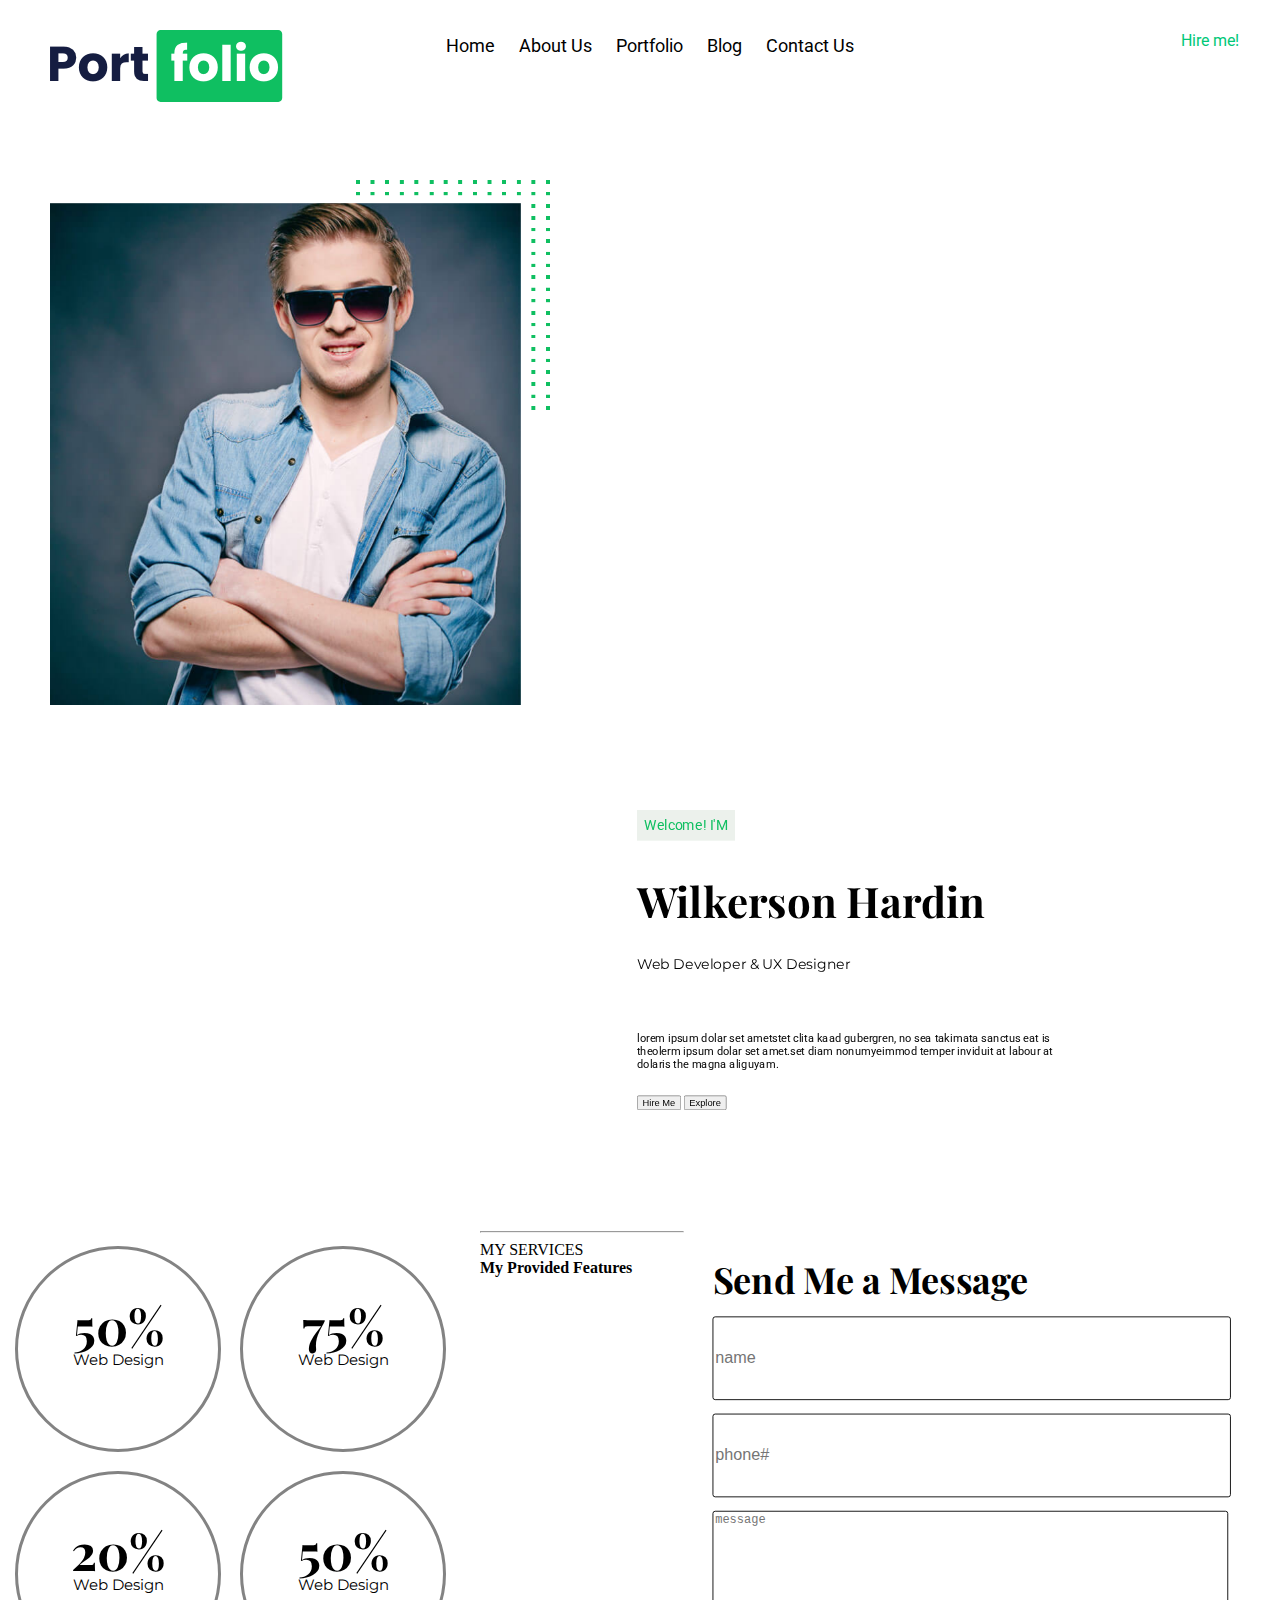
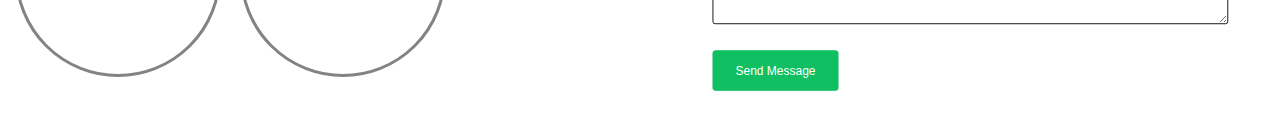
==== index.html @ a2af8882 "50% completion" ====
<!DOCTYPE html>
<html>
    <head>
        <link rel="stylesheet" href="css/style.css">
    </head>
    <body>
        <div class="wrapper-one">
            <header>
                <div class="wrapper-container">
                    <div class="header-img">
                        <img src="images/logo.png" alt="logo image">
                    </div>
                    <div class="header-para">
                        <p>Hire me!</p>
                    </div>
                    <div class="header-nav">
                        <ul>
                            <li><a href="#">Home</a></li>
                            <li><a href="#">About Us</a></li>
                            <li><a href="#">Portfolio</a></li>
                            <li><a href="#">Blog</a></li>
                            <li><a href="#">Contact Us</a></li>
                        </ul>
                    </div>
                </div>
            </header>
            <section class="sec-one">
                <div class="profile-img">
                    <img src="images/image-1.png" alt="profile img" style="width:500px;">
                </div>
                <div class="general-info">
                    <div class="general-label">
                        <span>Welcome! I'M</span>
                    </div>
                    <div class="general-info-header">
                        <p><strong>Wilkerson Hardin</strong><br><span style="font-size: 20px;font-family: 'Montserrat', sans-serif;">Web Developer & UX Designer</span></p>
                    </div>
                    <div class="general-info-details">
                        <p >lorem ipsum dolar set ametstet clita kaad gubergren,
                            no sea takimata sanctus eat is theolerm ipsum dolar
                            set amet.set diam nonumyeimmod temper inviduit at
                            labour at dolaris the magna aliguyam.
                            <br>
                            <br>
                        </p>
                    </div>
                    <div class="general-info-links">
                        <button class="hireme-button">Hire Me</button>
                        <button class="explore-button">Explore</button>
                    </div>
                </div>
            </section>
            <section class="sec-two">
                <div class="skills-perc">
                    <div class="circle">
                        <div class="circle-txt"><b>50%</b><br><span style="font-size:15px;font-family: 'Montserrat', sans-serif;">Web Design</span></div>
                    </div>
                    <div class="circle">
                        <div class="circle-txt"><b>75%</b><br><span style="font-size:15px;font-family: 'Montserrat', sans-serif;">Web Design</span></div>
                    </div>
                    <div class="circle">
                        <div class="circle-txt"><b>20%</b><br><span style="font-size:15px;font-family: 'Montserrat', sans-serif;">Web Design</span></div>
                    </div>
                    <div class="circle">
                        <div class="circle-txt"><b>50%</b><br><span style="font-size:15px;font-family: 'Montserrat', sans-serif;">Web Design</span></div>
                    </div>
                </div>
                <div class="form">
                    <div class="form-heading"><b>Send Me a Message</b></div>
                    <form>
                        <input type="text" name="name" placeholder="name">
                        <input type="tel" name="phone" pattern="[0-9]{3}-[0-9]{2}-[0-9]{3}" placeholder="phone#">
                        <textarea name="message" rows="8" cols="69" placeholder="message"></textarea>
                        <input type="submit" value="Send Message">
                    </form>
                </div>
                <div class="horiz-line">
                    <hr>
                </div>
            </section>
            <section class="sec-three">
                <div class="feature-cards">
                    <div class="feature-cards-label">
                        MY SERVICES
                    </div> 
                    <div class="feature-cards-heading">
                        <b>My Provided Features</b>
                    </div>
                    <div class="cards-row">
                    <div class="cards-col">

                    </div>
                    <div class="cards-col">
                        
                    </div>
                    <div class="cards-col">
                        
                    </div>
                    </div>
                </div>
                
            </section>
        </div>
    </body>
</html>
---- css/style.css ----
@import url('https://fonts.googleapis.com/css?family=Playfair+Display&display=swap');
@import url('https://fonts.googleapis.com/css?family=Playfair+Display|Roboto&display=swap');
@import url('https://fonts.googleapis.com/css?family=Montserrat|Playfair+Display|Roboto&display=swap');

body{
    margin:0;
    padding:0;
}
header{
    width:100%;
    height:130px;
    position: fixed;
    top:0;
    background-color:white;
}
.wrapper-one{
    width:100%;
    height:auto;
}
.wrapper-container{
    height:130px;
}
.header-img{
    padding:10px;
    float:left;
    height:90px;
    padding-top: 30px;
}
.header-nav{
    margin-right:280px;
    margin-left: auto;
    width:450px;
    float:right;
    margin-top: 35px;
    font-family: 'Roboto', sans-serif;

}
.header-nav ul{
    list-style-type: none;
    margin:0;
    padding:0px;
}
.header-nav li{
    display:inline;
    padding:10px;

}
.header-nav li a{
    text-decoration: none;
    color:black;
    font-size: 18px;

}
.header-para{
    float:right;
    color:#00C878;
    padding:15px;
    font-family: 'Roboto', sans-serif;
    margin-right: 2%;
}
/*
div,section,header {
    border:1px solid red;
}
div ul{ 
    border:1px solid black;
}*/
.sec-one{
    padding:50px;
    height:auto;
    margin-top: 130px;
    background-color:white;
    overflow: auto;
    position: static;
}
.profile-img{
    float:left;
    
}
.general-info{
    height:auto;
    float:right;
    width:600px;
    transform:scale(0.7,0.7);
    margin-right:7%;
    margin-top: 45px;
    position: static;

}
.general-label{
  /* margin-left: 150px;*/
   /* margin-top: 80px;*/
    font-size: 20px;
    font-family: 'Roboto', sans-serif;

}
.general-label span{
    height: 54px;
    color: #0FBF61;
    background-color:rgb(236, 241, 236) ;
    padding:10px;
}
.general-info-header{
   /* margin-left: 150px;*/
    font-size: 60px;
    color:black;
    font-family: 'Playfair Display', serif;
    line-height: 120%;

}
.general-info-details{
    /*margin-left: 150px;*/
    font-size: 16px;
    color:black;
    font-family: 'Roboto', sans-serif;
    
}

.button1{
    height:80px;
    font-size: 25px;
    padding:0px 60px;
    border:1px solid #0FBF61;
    border-radius: 4px;
    background-color:#0FBF61 ;
    text-decoration: none;
    color:white;
    font-family: 'Roboto', sans-serif;

}
.button2{
    height:80px;
    font-size: 25px;
    padding:0px 60px;
    border:1px solid black;
    border-radius: 4px;
    background-color:white ;
    text-decoration: none;
    color:black;
    font-family: 'Roboto', sans-serif;
    margin-left: 10px;

}
.two-sec{
    height:auto;
    overflow: auto;
    padding-left:50px;
    padding-right: 30px;
    position:static;
    clear:both;
}
.circle {
    height: 200px;
    width: 200px;
    border:3px solid #838383;
    border-radius: 50%;
    position:relative;
    line-height: 120%;
    display:inline-block;
    margin-left: 15px;
    margin-top: 15px;

}
.skills-perc
{
    width:480px;
    float: left;
    overflow: auto;
}
.circle-txt{
    font-size: 50px;
    color:black;
    text-align: center;
    position: absolute;
    bottom:40%;
    width:100%;
    font-family: 'Playfair Display', serif;

}
.circle:hover{
    border-color:#0FBF61;
}
.form{
    float:right;
    width:570px;
    transform: scale(0.9,0.9);
    margin-right:2%;
 
    
}
input[type=text],input[type=tel]{
    height:89px ;
    font-size: 18px;
    border-radius: 3px;
    margin-top: 15px;
    width:100%;   
    border:1px solid black; 

}
.form-heading{
    font-size: 40px;
    font-family: 'Playfair Display', serif;

}
textarea{
    margin-top: 15px;
    border:1px solid black;
    border-radius: 3px;
}
input[type=submit]
{
    margin-top: 25px;
    border:1px solid #0FBF61;
    border-radius: 3px;
    padding:14px 20px;
    width:140px;
    background-color:#0FBF61 ;
    color:white;

}
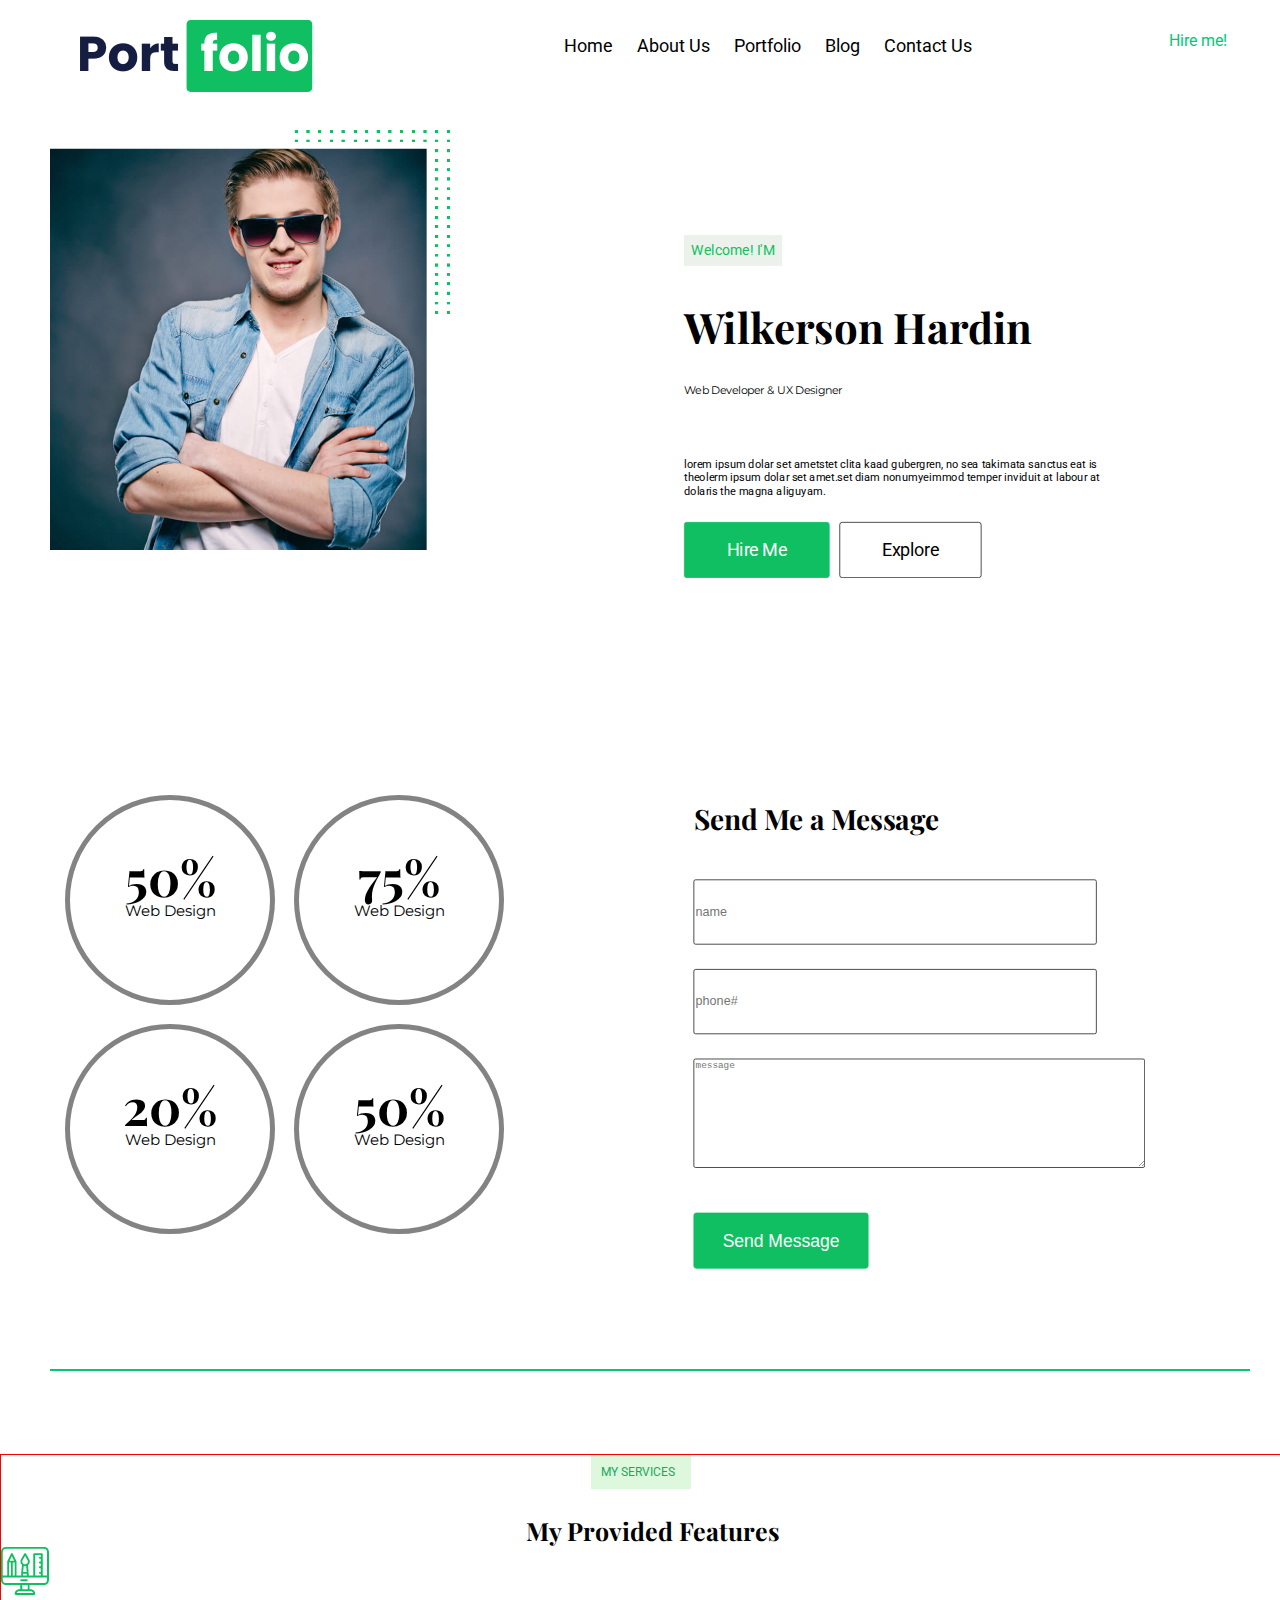
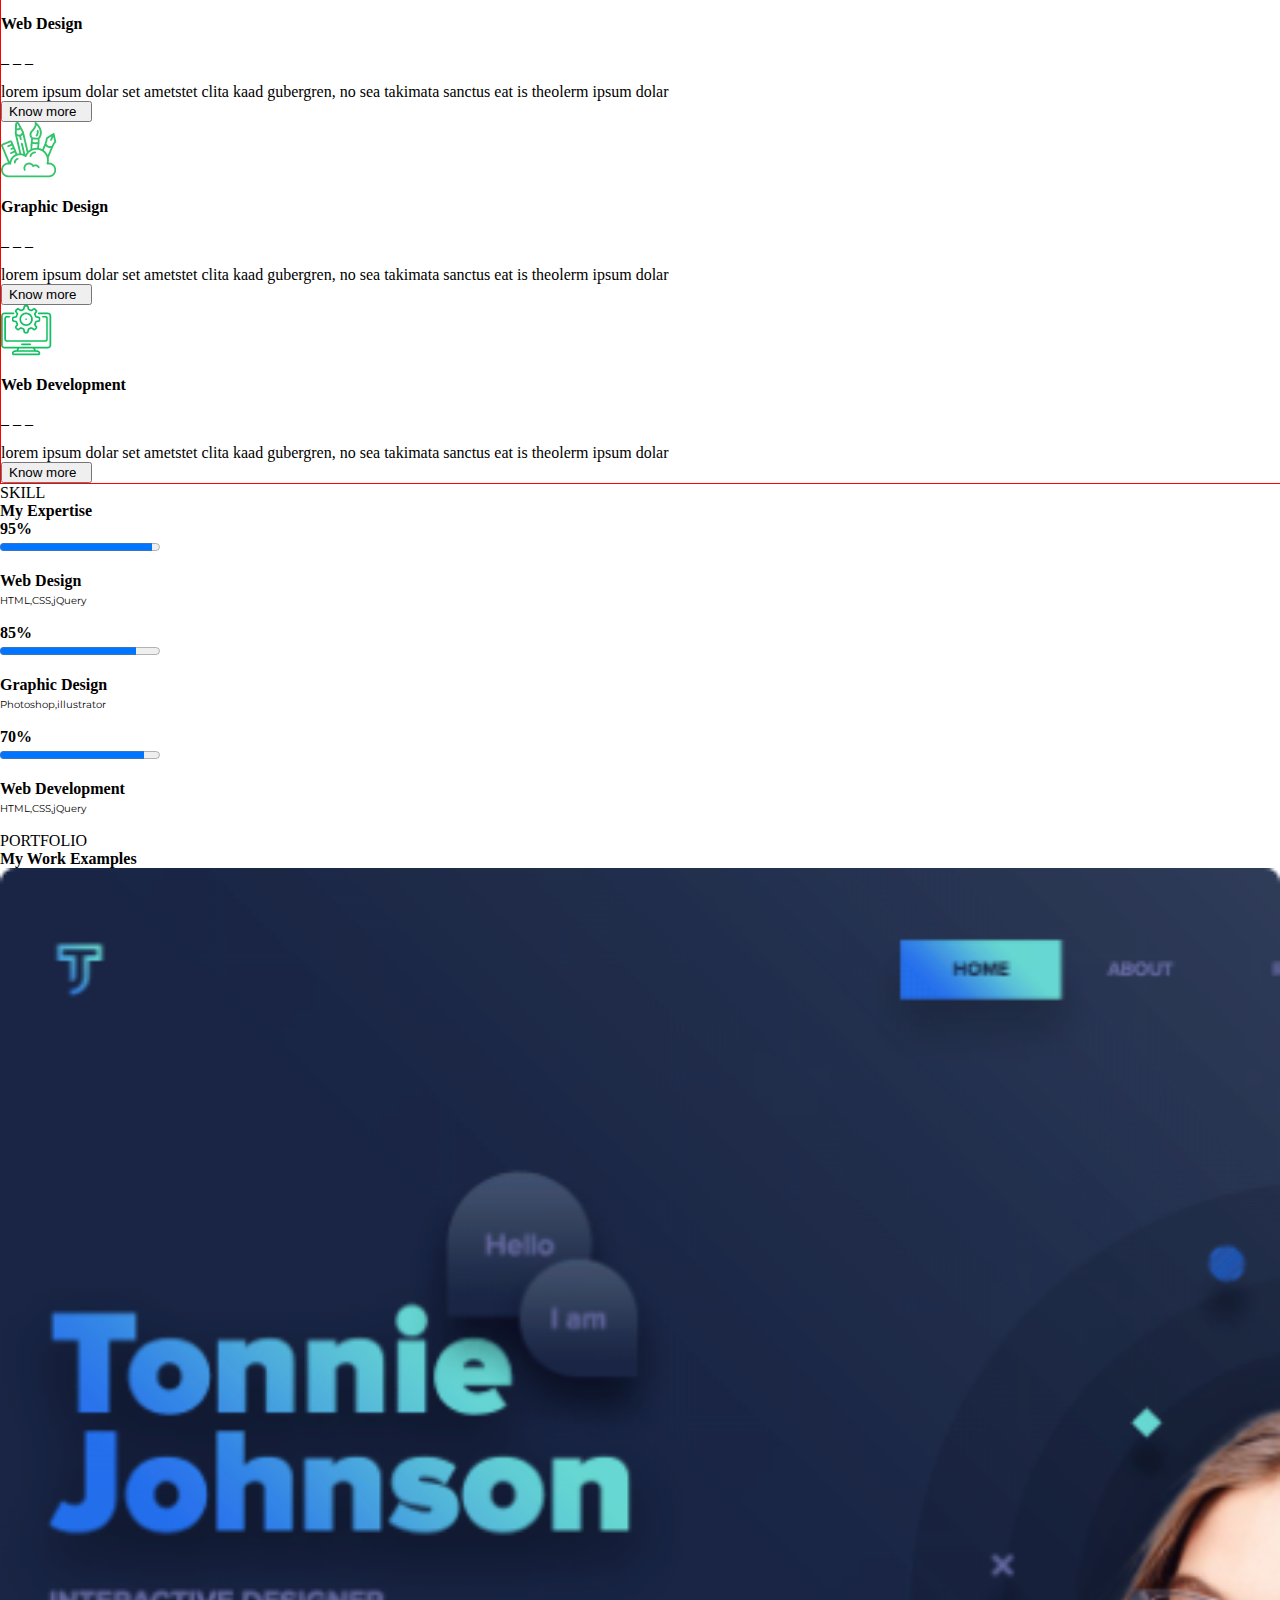
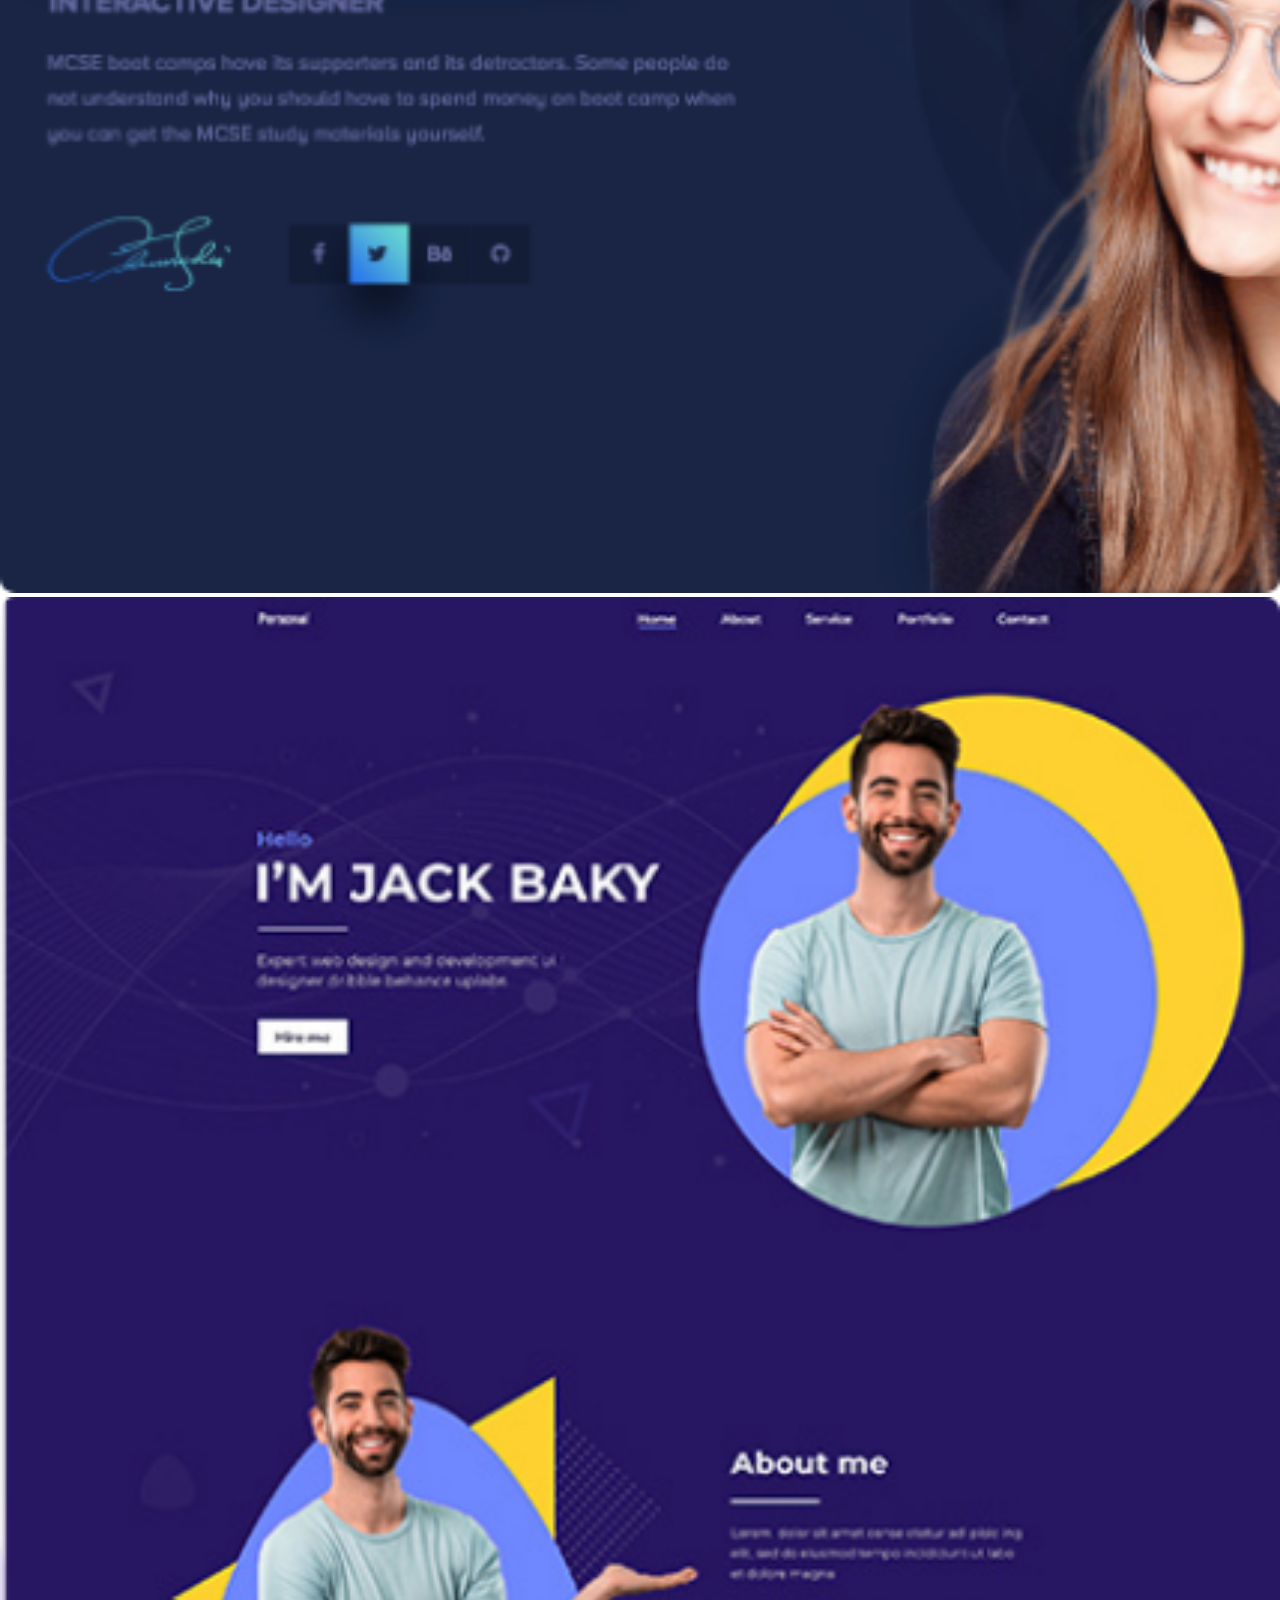
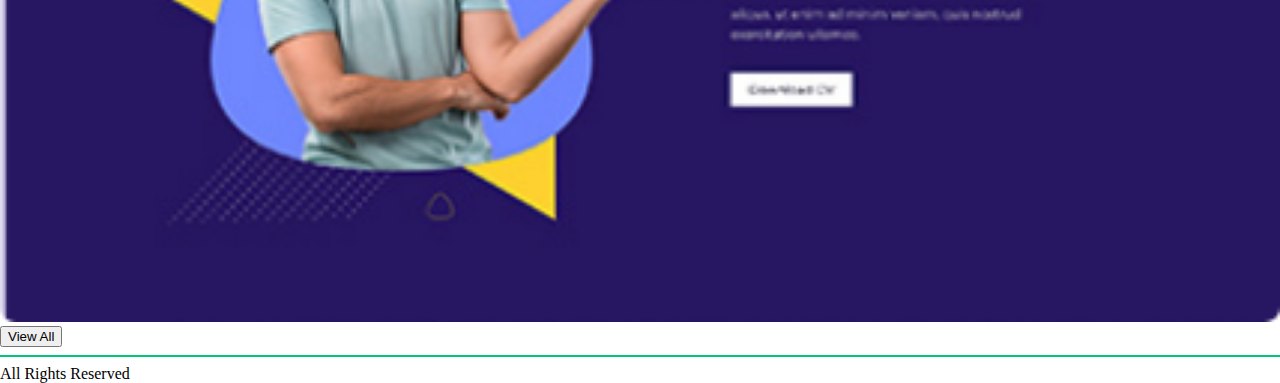
==== commit 7acaecf3: "100% completion" ====
--- a/index.html
+++ b/index.html
@@ -26,14 +26,14 @@
             </header>
             <section class="sec-one">
                 <div class="profile-img">
-                    <img src="images/image-1.png" alt="profile img" style="width:500px;">
+                    <img src="images/image-1.png" alt="profile img" style="width:400px;">
                 </div>
                 <div class="general-info">
                     <div class="general-label">
                         <span>Welcome! I'M</span>
                     </div>
                     <div class="general-info-header">
-                        <p><strong>Wilkerson Hardin</strong><br><span style="font-size: 20px;font-family: 'Montserrat', sans-serif;">Web Developer & UX Designer</span></p>
+                        <p><strong>Wilkerson Hardin</strong><br><span style="font-size: 15px;font-family: 'Montserrat', sans-serif;">Web Developer & UX Designer</span></p>
                     </div>
                     <div class="general-info-details">
                         <p >lorem ipsum dolar set ametstet clita kaad gubergren,
@@ -70,7 +70,7 @@
                     <form>
                         <input type="text" name="name" placeholder="name">
                         <input type="tel" name="phone" pattern="[0-9]{3}-[0-9]{2}-[0-9]{3}" placeholder="phone#">
-                        <textarea name="message" rows="8" cols="69" placeholder="message"></textarea>
+                        <textarea name="message" rows="10" cols="78" placeholder="message"></textarea>
                         <input type="submit" value="Send Message">
                     </form>
                 </div>
@@ -86,20 +86,92 @@
                     <div class="feature-cards-heading">
                         <b>My Provided Features</b>
                     </div>
-                    <div class="cards-row">
-                    <div class="cards-col">
+                    <div class="cards-container">
+                    <div class="card">
+                       <img class="card-img1" src="images/web-design.png" alt="ss">
+                        <p><b>Web Design</b></p>
+                        <p class="card-underline"> _ _ _</p>
+                        <div class="card-para"> lorem ipsum dolar set ametstet clita kaad gubergren,
+                            no sea takimata sanctus eat is theolerm ipsum dolar</div>
+                        <button class="card-button">Know more &nbsp</button>
 
                     </div>
-                    <div class="cards-col">
-                        
+                    <div class="card">
+                        <img class="card-img2" src="images/graphics-design.png" alt="ss">
+                        <p><b>Graphic Design</b></p>
+                        <p class="card-underline"> _ _ _</p>
+                        <div class="card-para"> lorem ipsum dolar set ametstet clita kaad gubergren,
+                            no sea takimata sanctus eat is theolerm ipsum dolar</div>
+                        <button class="card-button">Know more &nbsp</button>
                     </div>
-                    <div class="cards-col">
-                        
+                    <div class="card">
+                        <img class="card-img3" src="images/web-development.png" alt="ss">
+                        <p><b>Web Development</b></p>
+                        <p class="card-underline"> _ _ _</p>
+                        <div  class="card-para"> lorem ipsum dolar set ametstet clita kaad gubergren,
+                            no sea takimata sanctus eat is theolerm ipsum dolar</div>
+                        <button class="card-button">Know more &nbsp</button>
                     </div>
                     </div>
                 </div>
                 
             </section>
+            <section class="sec-four">
+                <div class="expertise">
+                    <div class="expertise-label">
+                        SKILL
+                    </div> 
+                    <div class="expertise-heading">
+                        <b>My Expertise</b>
+                    </div>
+                    <div class="expertise-content">
+                        <div class="perc-progressbar"><b>95%</b><br>
+                            <progress value="95" max="100"></progress>
+                        </div>
+                        <div class="technology-languages">
+                            <p><b>Web Design</b><br>
+                            <span style="font-size:10px;font-family: 'Montserrat', sans-serif;">HTML,CSS,jQuery</span> </p>
+                        </div>
+                        <div class="perc-progressbar"><b>85%</b><br>
+                            <progress value="85" max="100"></progress>
+                        </div>
+                        <div class="technology-languages">
+                            <p><b>Graphic Design</b><br>
+                            <span style="font-size:10px;font-family: 'Montserrat', sans-serif;">Photoshop,illustrator</span> </p>
+                        </div>
+                        <div class="perc-progressbar"><b>70%</b><br>
+                            <progress value="90" max="100"></progress>
+                        </div>
+                        <div class="technology-languages">
+                            <p><b>Web Development</b><br>
+                            <span style="font-size:10px;font-family: 'Montserrat', sans-serif;">HTML,CSS,jQuery</span> </p>
+                        </div>
+                    </div>
+                </div>
+                <div class="portfolio">
+                    <div class="portfolio-label">
+                        PORTFOLIO
+                    </div> 
+                    <div class="portfolio-heading">
+                        <b>My Work Examples</b>
+                    </div>
+                    <div class="img-cards-container">
+                        <div class="img-card">
+                           <img  src="images/image-2.png" alt="ss" style="width: 100%;height: 100%;"> 
+                        </div>
+                        <div class="img-card">
+                            <img  src="images/image-3.png" alt="ss"  style="width: 100%;height: 100%;">
+                         </div>
+                    </div>
+                    <button class="portfolio-button">View All</button>
+                </div>
+            </section>
+            <footer class="footer-wrapper">
+                <div class="horiz-line">
+                    <hr>
+                    <div class="footer-content">All Rights Reserved</div>
+                </div>
+            </footer>
         </div>
     </body>
 </html>--- a/css/style.css
+++ b/css/style.css
@@ -11,6 +11,7 @@
     height:130px;
     position: fixed;
     top:0;
+    z-index: 1;
     background-color:white;
 }
 .wrapper-one{
@@ -21,13 +22,13 @@
     height:130px;
 }
 .header-img{
-    padding:10px;
     float:left;
-    height:90px;
-    padding-top: 30px;
+    height:110px;
+    padding-top: 20px;
+    margin-left: 40px;
 }
 .header-nav{
-    margin-right:280px;
+    margin-right:150px;
     margin-left: auto;
     width:450px;
     float:right;
@@ -56,22 +57,26 @@
     color:#00C878;
     padding:15px;
     font-family: 'Roboto', sans-serif;
-    margin-right: 2%;
-}
-/*
-div,section,header {
+    margin-right: 3%;
+}
+/*------------------------------------------------------------------------------------------------*/
+/*div,section,header {
     border:1px solid red;
 }
 div ul{ 
     border:1px solid black;
-}*/
+}
+
+
+/*-----------------------------------SECTION-1--------------------------------------------------------*/
 .sec-one{
-    padding:50px;
+    padding-bottom:50px;
+    padding-left:50px;
     height:auto;
     margin-top: 130px;
     background-color:white;
     overflow: auto;
-    position: static;
+    clear:both;
 }
 .profile-img{
     float:left;
@@ -83,7 +88,7 @@
     width:600px;
     transform:scale(0.7,0.7);
     margin-right:7%;
-    margin-top: 45px;
+    margin-top: 40px;
     position: static;
 
 }
@@ -116,7 +121,7 @@
     
 }
 
-.button1{
+.hireme-button{
     height:80px;
     font-size: 25px;
     padding:0px 60px;
@@ -128,7 +133,7 @@
     font-family: 'Roboto', sans-serif;
 
 }
-.button2{
+.explore-button{
     height:80px;
     font-size: 25px;
     padding:0px 60px;
@@ -139,20 +144,24 @@
     color:black;
     font-family: 'Roboto', sans-serif;
     margin-left: 10px;
-
-}
-.two-sec{
+}
+
+
+/*----------------------------SECTION-2-----------------------------------------------------------------*/
+
+
+.sec-two{
     height:auto;
     overflow: auto;
     padding-left:50px;
     padding-right: 30px;
-    position:static;
-    clear:both;
+    clear:both;
+    padding-bottom: 75px;
 }
 .circle {
     height: 200px;
     width: 200px;
-    border:3px solid #838383;
+    border:5px solid #838383;
     border-radius: 50%;
     position:relative;
     line-height: 120%;
@@ -166,6 +175,7 @@
     width:480px;
     float: left;
     overflow: auto;
+    margin-top: 80px;
 }
 .circle-txt{
     font-size: 50px;
@@ -183,39 +193,94 @@
 .form{
     float:right;
     width:570px;
-    transform: scale(0.9,0.9);
-    margin-right:2%;
- 
-    
+    transform: scale(0.7,0.7);
+    margin-right:6%;
 }
 input[type=text],input[type=tel]{
     height:89px ;
     font-size: 18px;
     border-radius: 3px;
-    margin-top: 15px;
+    margin-top: 60px;
     width:100%;   
     border:1px solid black; 
 
 }
+input[type=tel]{
+    margin-top: 35px;
+}
 .form-heading{
     font-size: 40px;
     font-family: 'Playfair Display', serif;
 
 }
 textarea{
-    margin-top: 15px;
+    margin-top: 35px;
     border:1px solid black;
     border-radius: 3px;
 }
 input[type=submit]
 {
-    margin-top: 25px;
+    height:80px;
+    margin-top: 60px;
     border:1px solid #0FBF61;
-    border-radius: 3px;
-    padding:14px 20px;
-    width:140px;
+    border-radius: 4px;
+    padding:20px;
+    width:250px;
     background-color:#0FBF61 ;
     color:white;
-
-}
-
+    font-size: 25px;
+
+}
+.horiz-line hr{
+    clear:both;
+    border:1px solid #00C878;
+}
+/*-----------------------------SECTION-3-------------------------------------------------------------*/
+.sec-three{
+    height:auto;
+    width:100%;
+    overflow: auto;
+    border:1px solid red;
+    clear:both;
+}
+.feature-cards{
+    overflow:auto;
+    /*border:1px solid blue;*/
+
+}
+.feature-cards-label{
+    color: rgb(22, 170, 91);
+    background-color:rgb(221, 248, 221) ;
+    padding:10px;
+    margin-left:auto;
+    margin-right:auto;
+    /*border:1px solid greenyellow;*/
+    width:80px;
+    font-size:12px;
+    font-family: 'Roboto', sans-serif;
+
+}
+.feature-cards-heading{
+    font-size: 25px;
+    font-family: 'Playfair Display', serif;
+   /* border:1px solid grey;*/
+    width:350px;
+    margin-left: 41%;
+    margin-right: auto;
+    margin-top:25px;
+}
+.cards-row{
+    height:auto;
+    margin:0px 5px;
+}
+.row:after {
+    content: "";
+    display: table;
+    clear: both;
+  }
+.cards-col{
+    width:280px;
+    height:300px;
+    background-color: grey;
+    float:left;
+}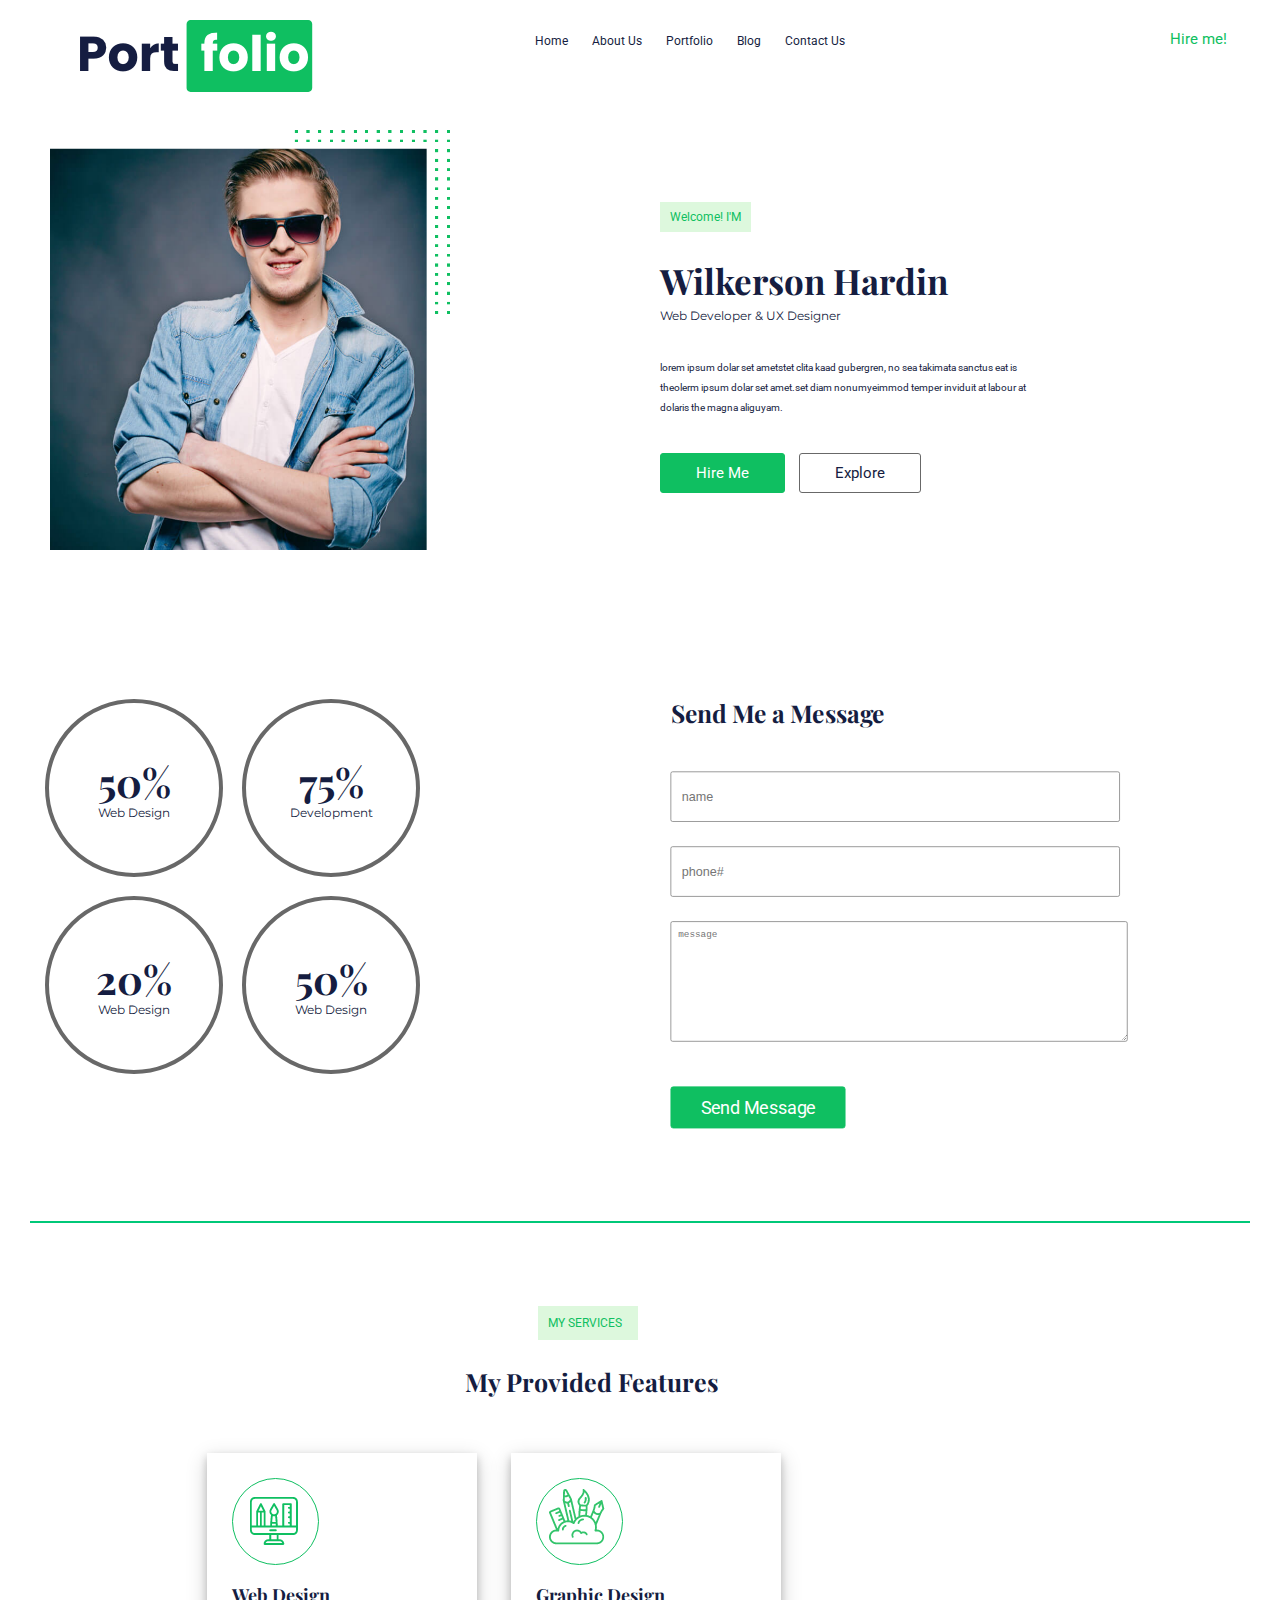
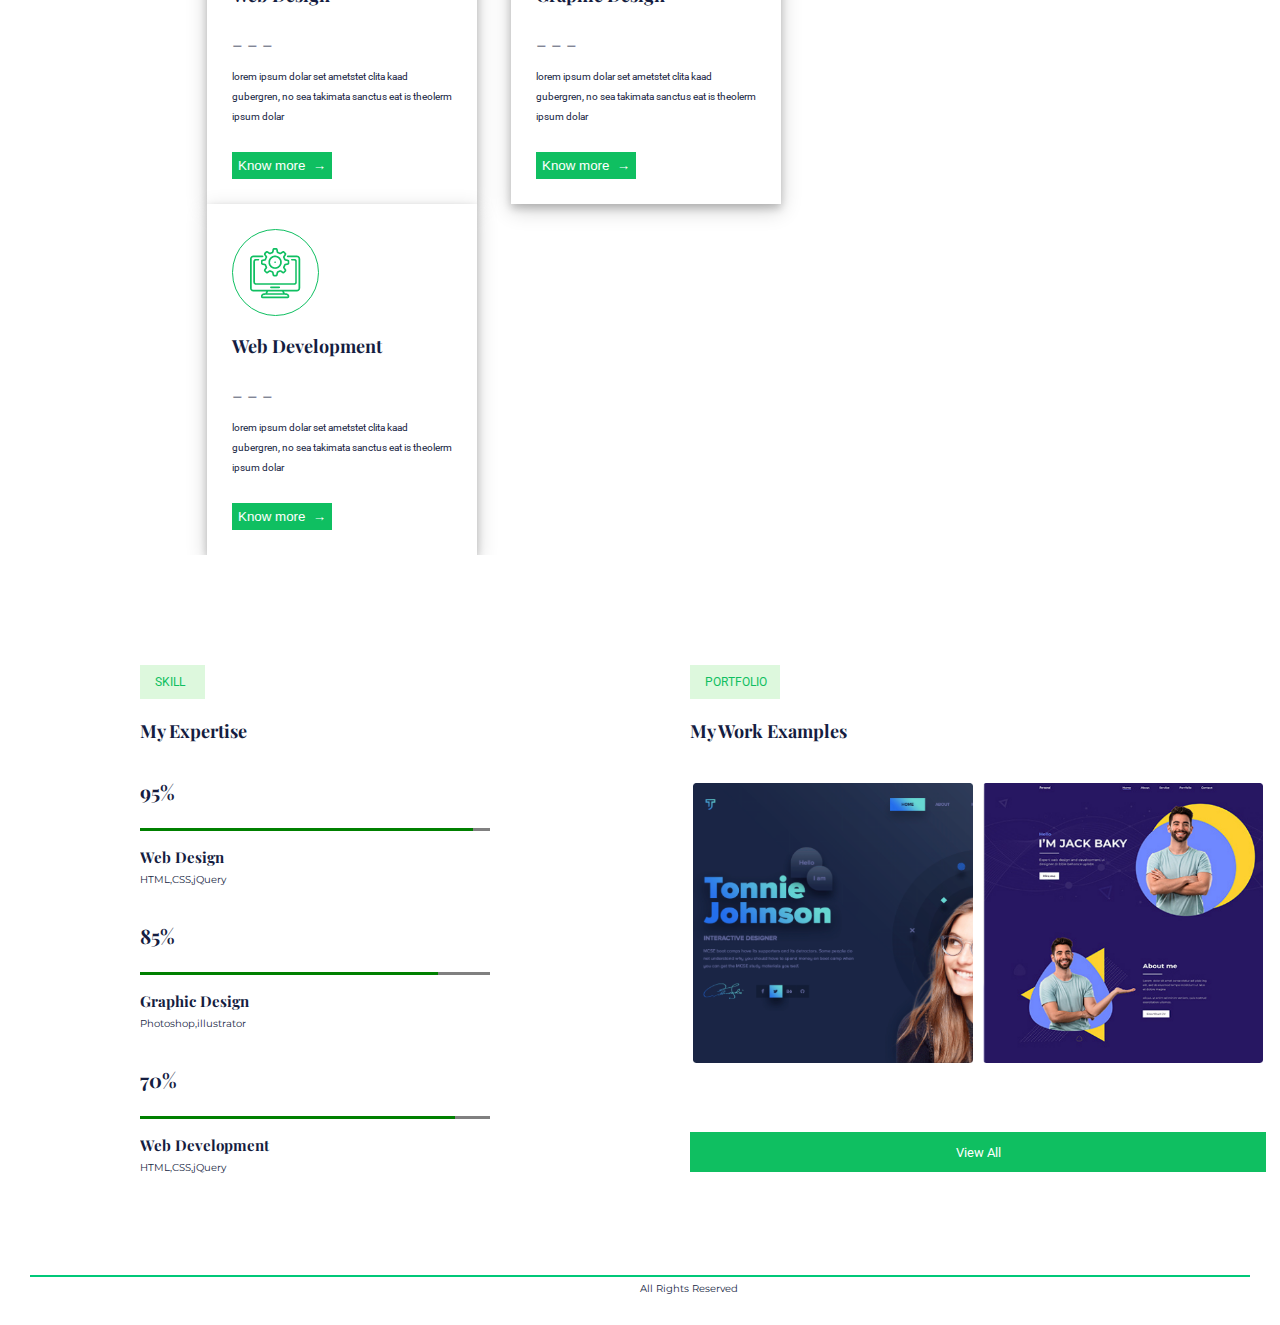
==== commit 283aa8a6: "added the design 2 areremaining" ====
--- a/index.html
+++ b/index.html
@@ -33,15 +33,13 @@
                         <span>Welcome! I'M</span>
                     </div>
                     <div class="general-info-header">
-                        <p><strong>Wilkerson Hardin</strong><br><span style="font-size: 15px;font-family: 'Montserrat', sans-serif;">Web Developer & UX Designer</span></p>
+                        <b>Wilkerson Hardin</b><br><span style="font-size: 12px;color:#151D41;font-family: 'Montserrat', sans-serif;">Web Developer & UX Designer</span>
                     </div>
                     <div class="general-info-details">
                         <p >lorem ipsum dolar set ametstet clita kaad gubergren,
                             no sea takimata sanctus eat is theolerm ipsum dolar
                             set amet.set diam nonumyeimmod temper inviduit at
                             labour at dolaris the magna aliguyam.
-                            <br>
-                            <br>
                         </p>
                     </div>
                     <div class="general-info-links">
@@ -53,16 +51,16 @@
             <section class="sec-two">
                 <div class="skills-perc">
                     <div class="circle">
-                        <div class="circle-txt"><b>50%</b><br><span style="font-size:15px;font-family: 'Montserrat', sans-serif;">Web Design</span></div>
+                        <div class="circle-txt"><b>50%</b><br><span style="font-size:12px;font-family: 'Montserrat', sans-serif;">Web Design</span></div>
                     </div>
                     <div class="circle">
-                        <div class="circle-txt"><b>75%</b><br><span style="font-size:15px;font-family: 'Montserrat', sans-serif;">Web Design</span></div>
+                        <div class="circle-txt"><b>75%</b><br><span style="font-size:12px;color:#151D41;font-family: 'Montserrat', sans-serif;">Development</span></div>
                     </div>
                     <div class="circle">
-                        <div class="circle-txt"><b>20%</b><br><span style="font-size:15px;font-family: 'Montserrat', sans-serif;">Web Design</span></div>
+                        <div class="circle-txt"><b>20%</b><br><span style="font-size:12px;font-family: 'Montserrat', sans-serif;">Web Design</span></div>
                     </div>
                     <div class="circle">
-                        <div class="circle-txt"><b>50%</b><br><span style="font-size:15px;font-family: 'Montserrat', sans-serif;">Web Design</span></div>
+                        <div class="circle-txt"><b>50%</b><br><span style="font-size:12px;font-family: 'Montserrat', sans-serif;">Web Design</span></div>
                     </div>
                 </div>
                 <div class="form">
@@ -70,7 +68,7 @@
                     <form>
                         <input type="text" name="name" placeholder="name">
                         <input type="tel" name="phone" pattern="[0-9]{3}-[0-9]{2}-[0-9]{3}" placeholder="phone#">
-                        <textarea name="message" rows="10" cols="78" placeholder="message"></textarea>
+                        <textarea name="message" rows="10" cols="77" placeholder="message"></textarea>
                         <input type="submit" value="Send Message">
                     </form>
                 </div>
@@ -88,7 +86,8 @@
                     </div>
                     <div class="cards-container">
                     <div class="card">
-                       <img class="card-img1" src="images/web-design.png" alt="ss">
+                        <div class="img-circle">
+                       <img class="card-img1" src="images/web-design.png" alt="image of web-design"></div>
                         <p><b>Web Design</b></p>
                         <p class="card-underline"> _ _ _</p>
                         <div class="card-para"> lorem ipsum dolar set ametstet clita kaad gubergren,
@@ -97,7 +96,8 @@
 
                     </div>
                     <div class="card">
-                        <img class="card-img2" src="images/graphics-design.png" alt="ss">
+                        <div class="img-circle">
+                        <img class="card-img2" src="images/graphics-design.png" alt="image of graphic design"></div>
                         <p><b>Graphic Design</b></p>
                         <p class="card-underline"> _ _ _</p>
                         <div class="card-para"> lorem ipsum dolar set ametstet clita kaad gubergren,
@@ -105,7 +105,8 @@
                         <button class="card-button">Know more &nbsp</button>
                     </div>
                     <div class="card">
-                        <img class="card-img3" src="images/web-development.png" alt="ss">
+                        <div class="img-circle">
+                        <img class="card-img3" src="images/web-development.png" alt="image of web-development"></div>
                         <p><b>Web Development</b></p>
                         <p class="card-underline"> _ _ _</p>
                         <div  class="card-para"> lorem ipsum dolar set ametstet clita kaad gubergren,
@@ -157,10 +158,10 @@
                     </div>
                     <div class="img-cards-container">
                         <div class="img-card">
-                           <img  src="images/image-2.png" alt="ss" style="width: 100%;height: 100%;"> 
+                           <img  src="images/image-2.png" alt="work-experience image-1" style="width: 100%;height: 100%;"> 
                         </div>
                         <div class="img-card">
-                            <img  src="images/image-3.png" alt="ss"  style="width: 100%;height: 100%;">
+                            <img  src="images/image-3.png" alt="work-experience image-2"  style="width: 100%;height: 100%;">
                          </div>
                     </div>
                     <button class="portfolio-button">View All</button>
--- a/css/style.css
+++ b/css/style.css
@@ -1,3 +1,5 @@
+
+ 
 @import url('https://fonts.googleapis.com/css?family=Playfair+Display&display=swap');
 @import url('https://fonts.googleapis.com/css?family=Playfair+Display|Roboto&display=swap');
 @import url('https://fonts.googleapis.com/css?family=Montserrat|Playfair+Display|Roboto&display=swap');
@@ -28,11 +30,11 @@
     margin-left: 40px;
 }
 .header-nav{
-    margin-right:150px;
+    margin-right:180px;
     margin-left: auto;
     width:450px;
     float:right;
-    margin-top: 35px;
+    margin-top: 30px;
     font-family: 'Roboto', sans-serif;
 
 }
@@ -48,16 +50,17 @@
 }
 .header-nav li a{
     text-decoration: none;
-    color:black;
-    font-size: 18px;
-
+    color:#151D41;
+    font-size: 12px;
+    font-family: 'Roboto', sans-serif;
 }
 .header-para{
     float:right;
-    color:#00C878;
+    color:#0FBF61;
     padding:15px;
     font-family: 'Roboto', sans-serif;
     margin-right: 3%;
+    font-size: 15px;
 }
 /*------------------------------------------------------------------------------------------------*/
 /*div,section,header {
@@ -66,8 +69,6 @@
 div ul{ 
     border:1px solid black;
 }
-
-
 /*-----------------------------------SECTION-1--------------------------------------------------------*/
 .sec-one{
     padding-bottom:50px;
@@ -85,48 +86,59 @@
 .general-info{
     height:auto;
     float:right;
-    width:600px;
-    transform:scale(0.7,0.7);
-    margin-right:7%;
-    margin-top: 40px;
-    position: static;
+    width:420px;
+    /*transform:scale(0.7,0.7);*/
+   margin-right: 200px;
+    margin-top: 80px;
+
 
 }
 .general-label{
   /* margin-left: 150px;*/
    /* margin-top: 80px;*/
-    font-size: 20px;
-    font-family: 'Roboto', sans-serif;
+    font-size: 12px;
+    font-family: 'Roboto', sans-serif;
+    
 
 }
 .general-label span{
-    height: 54px;
     color: #0FBF61;
-    background-color:rgb(236, 241, 236) ;
-    padding:10px;
+    background-color:rgb(221, 248, 221) ;
+    padding-left: 10px;
+    padding-right: 10px;
+    padding-top: 8px;
+    padding-bottom: 8px;
 }
 .general-info-header{
    /* margin-left: 150px;*/
-    font-size: 60px;
-    color:black;
-    font-family: 'Playfair Display', serif;
-    line-height: 120%;
+    font-size: 35px;
+    color:#151D41;
+    font-family: 'Playfair Display', serif;
+    line-height: 70%;
+    margin-top: 45px;
 
 }
 .general-info-details{
     /*margin-left: 150px;*/
-    font-size: 16px;
+    font-size: 10px;
     color:black;
     font-family: 'Roboto', sans-serif;
+    line-height: 200%;
+    width:90%;
+    margin-top:30px;
+    color:#151D41;
     
 }
+.general-info-links{
+    margin-top: 35px;
+}
 
 .hireme-button{
-    height:80px;
-    font-size: 25px;
-    padding:0px 60px;
+    height:40px;
+    font-size: 15px;
+    padding:0px 35px;
     border:1px solid #0FBF61;
-    border-radius: 4px;
+    border-radius: 3px;
     background-color:#0FBF61 ;
     text-decoration: none;
     color:white;
@@ -134,14 +146,14 @@
 
 }
 .explore-button{
-    height:80px;
-    font-size: 25px;
-    padding:0px 60px;
-    border:1px solid black;
-    border-radius: 4px;
+    height:40px;
+    font-size: 15px;
+    padding:0px 35px;
+    border:1px solid #686868;
+    border-radius: 3px;
     background-color:white ;
     text-decoration: none;
-    color:black;
+    color:#151D41;
     font-family: 'Roboto', sans-serif;
     margin-left: 10px;
 }
@@ -153,15 +165,15 @@
 .sec-two{
     height:auto;
     overflow: auto;
-    padding-left:50px;
+    padding-left:30px;
     padding-right: 30px;
     clear:both;
     padding-bottom: 75px;
 }
 .circle {
-    height: 200px;
-    width: 200px;
-    border:5px solid #838383;
+    height: 170px;
+    width: 170px;
+    border:4px solid #686868;
     border-radius: 50%;
     position:relative;
     line-height: 120%;
@@ -178,57 +190,62 @@
     margin-top: 80px;
 }
 .circle-txt{
-    font-size: 50px;
-    color:black;
+    font-size: 40px;
+    color:#151D41;
     text-align: center;
     position: absolute;
-    bottom:40%;
+    bottom:30%;
     width:100%;
     font-family: 'Playfair Display', serif;
 
 }
 .circle:hover{
-    border-color:#0FBF61;
+    border-color:#00C878;
 }
 .form{
     float:right;
-    width:570px;
+    width:50%;
     transform: scale(0.7,0.7);
-    margin-right:6%;
+    margin-right:5%;
+}
+.form-heading{
+    font-size: 35px;
+    font-family: 'Playfair Display', serif;
+    color:#151D41;
 }
 input[type=text],input[type=tel]{
-    height:89px ;
+    height:40px ;
     font-size: 18px;
     border-radius: 3px;
     margin-top: 60px;
     width:100%;   
-    border:1px solid black; 
-
+    border:1px solid #707070; 
+    padding:15px;
+    color:#151D41;
 }
 input[type=tel]{
     margin-top: 35px;
 }
-.form-heading{
-    font-size: 40px;
-    font-family: 'Playfair Display', serif;
-
-}
+
 textarea{
     margin-top: 35px;
-    border:1px solid black;
+    border:1px solid #707070;
     border-radius: 3px;
+    padding:10px;
+    color: #151D41;
 }
 input[type=submit]
 {
-    height:80px;
+    height:60px;
     margin-top: 60px;
     border:1px solid #0FBF61;
     border-radius: 4px;
-    padding:20px;
+    padding:10px;
     width:250px;
     background-color:#0FBF61 ;
     color:white;
     font-size: 25px;
+    font-family: 'Roboto', sans-serif;
 
 }
 .horiz-line hr{
@@ -237,11 +254,12 @@
 }
 /*-----------------------------SECTION-3-------------------------------------------------------------*/
 .sec-three{
-    height:auto;
-    width:100%;
-    overflow: auto;
-    border:1px solid red;
+    height:auto; 
+    width:100%;
+    overflow: auto;
+   /* border:1px solid red;*/
     clear:both;
+    padding-bottom: 80px;
 }
 .feature-cards{
     overflow:auto;
@@ -249,10 +267,10 @@
 
 }
 .feature-cards-label{
-    color: rgb(22, 170, 91);
+    color: #0FBF61;
     background-color:rgb(221, 248, 221) ;
     padding:10px;
-    margin-left:auto;
+    margin-left:42%;
     margin-right:auto;
     /*border:1px solid greenyellow;*/
     width:80px;
@@ -265,22 +283,215 @@
     font-family: 'Playfair Display', serif;
    /* border:1px solid grey;*/
     width:350px;
-    margin-left: 41%;
+    margin-left: auto;
     margin-right: auto;
     margin-top:25px;
-}
-.cards-row{
-    height:auto;
-    margin:0px 5px;
-}
-.row:after {
-    content: "";
-    display: table;
-    clear: both;
-  }
-.cards-col{
+    color:#151D41;
+}
+.cards-container{
+    margin-top:55px;
+    margin-left: 15%;
+    margin-right: 15%;
+}
+.img-circle{
+    height: 85px;
+    width: 85px;
+    border:1px solid #0FBF61;
+    border-radius: 50%;
+    position:relative;
+}
+.card-img2{
+    position: absolute;
+   /* bottom:10%;
+    width:100%;*/
+    left:12px;
+    top:10px;
+}
+.card-img1{
+    position: absolute;
+    left:17px;
+    top:18px;
+}
+.card-img3{
+    position: absolute;
+    left:17px;
+    top:18px;
+}
+.card{
+    width:220px;
+    height:auto;
+    margin-left:15px;
+    margin-right: 15px;
+    display:inline-block;
+    background-color:white;
+    padding:25px;
+    box-shadow: 0 4px 8px 0 rgba(0, 0, 0, 0.2), 0 6px 20px 0 rgba(0, 0, 0, 0.19);
+  /* box-shadow: 15px 15px 15px black;*/
+ }
+.card p{
+    font-family: 'Playfair Display', serif;
+    font-size: 18px;
+    width:100%;
+    color:#151D41;
+}
+.card-underline{
+    color: #0FBF61;
+    
+}
+.card-para{
+    font-family: 'Roboto', sans-serif;
+    font-size:10px;
+    line-height:200% ;
+    color:#151D41;
+}
+.card-button{
+    background-color:#0FBF61 ;
+    border:1px solid #0FBF61;
+    color:white;
+    padding:5px;
+    margin-top:25px;
+}
+.card-button:after{
+    content:'\2192';
+}
+.card:hover{
+    background-color:#0FBF61 ;
+}
+.card:hover p{
+    color:white;
+}
+.card:hover .card-para{
+    color:white;
+}
+.card:hover .card-button
+{
+        background-color: white;
+        color:black;
+}
+.card:hover .card-img1{
+    background-image: url(../images/web-design-hover.png);
+}
+.card:hover .card-img2{
+    background-image: url(../images/graphics-design-hover.png);
+}
+.card:hover .card-img3{
+    background-image: url(../images/web-development-hover.png);
+}
+.card:hover .card-underline{
+    color:white;
+}
+.card:hover .img-circle{
+    border:1px solid white;
+}
+/*---------------------------------------SECTION-4----------------------------------------------*/
+.sec-four{
+    height:auto;
+    width: 100%;
+    overflow: auto;
+    padding:30px;
+    padding-bottom: 50px;
+    clear:both;
+}
+.expertise{
+    overflow: auto;
+    height:auto;
+    margin-left:110px;
+    float:left;
+}
+.expertise-label{
+    color:#0FBF61;
+    background-color:rgb(221, 248, 221) ;
+    padding:10px;
+    padding-left: 15px;
+    padding-right: 15px;
+     /*border:1px solid greenyellow;*/
+    width:35px;
+    font-size:12px;
+    font-family: 'Roboto', sans-serif;
+}
+.expertise-heading{
+    font-size: 18px;
+    font-family: 'Playfair Display', serif;
+   /* border:1px solid grey;*/
+    width:350px;
+    margin-top:20px;
+    color:#151D41;
+}
+.expertise-content{
+    margin-top: 25px;
+    color:#151D41;
+}
+progress{
+    width:350px;
+    height:3px;
+}
+
+progress[value]{
+    background-color:rgb(76, 196, 126);
+}
+
+.perc-progressbar{
+    font-family: 'Playfair Display', serif;
+    font-size: 20px;
+    margin-top: 35px;
+    color:#151D41;
+}
+.technology-languages{
+    font-family: 'Playfair Display', serif;
+    font-size: 15px;
+    color:#151D41;
+}
+.portfolio{
+    float:left;
+    margin-left: 200px;
+    color:#151D41;
+}
+.portfolio-label{
+    color:#0FBF61;
+    background-color:rgb(221, 248, 221) ;
+    padding:10px;
+     /*border:1px solid greenyellow;*/
+    width:60px;
+    font-size:12px;
+    font-family: 'Roboto', sans-serif;
+    padding-left: 15px;
+    padding-right: 15px;;
+}
+.portfolio-heading{
+    font-size: 18px;
+    font-family: 'Playfair Display', serif;
+   /* border:1px solid grey;*/
+    width:350px;
+    margin-top:20px;
+    color:#151D41;
+}
+.img-card{
     width:280px;
-    height:300px;
-    background-color: grey;
-    float:left;
-}+    height:280px;
+    margin-left:3px;
+    margin-right:3px;
+    display:inline-block;
+    margin-top: 40px;
+   
+}
+.portfolio-button{
+    height:40px;
+    background-color:#0FBF61 ;
+    border:1px solid #0FBF61;
+    color:white;
+    padding:5px 15px;
+    margin-top:65px;
+    width:100%;
+    font-family: 'Roboto', sans-serif;
+}
+/*-------------------------------FOOTER---------------------------------------------------------------*/
+.footer-wrapper{
+    padding:30px;
+    font-size:10px;
+    font-family: 'Montserrat', sans-serif;
+    color:#151D41;
+}
+.footer-content{
+    margin-left:50%;
+}
+
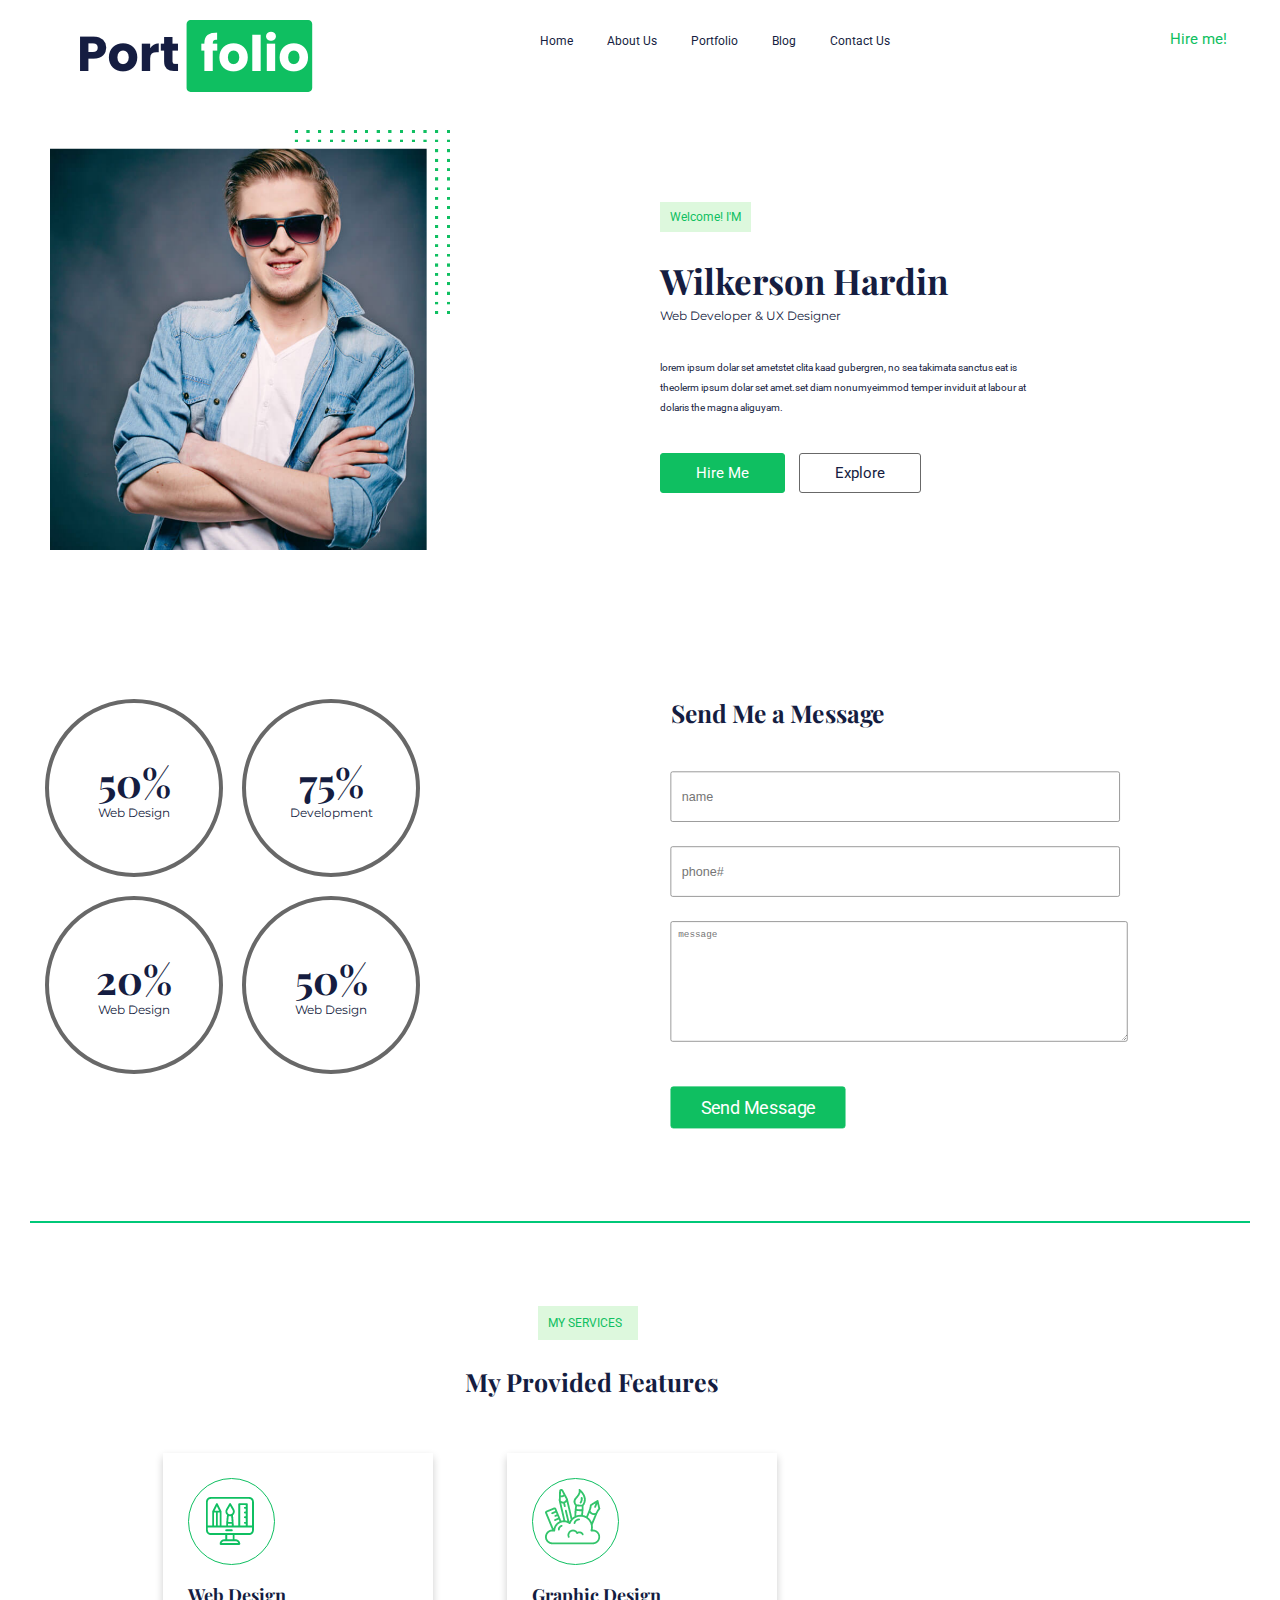
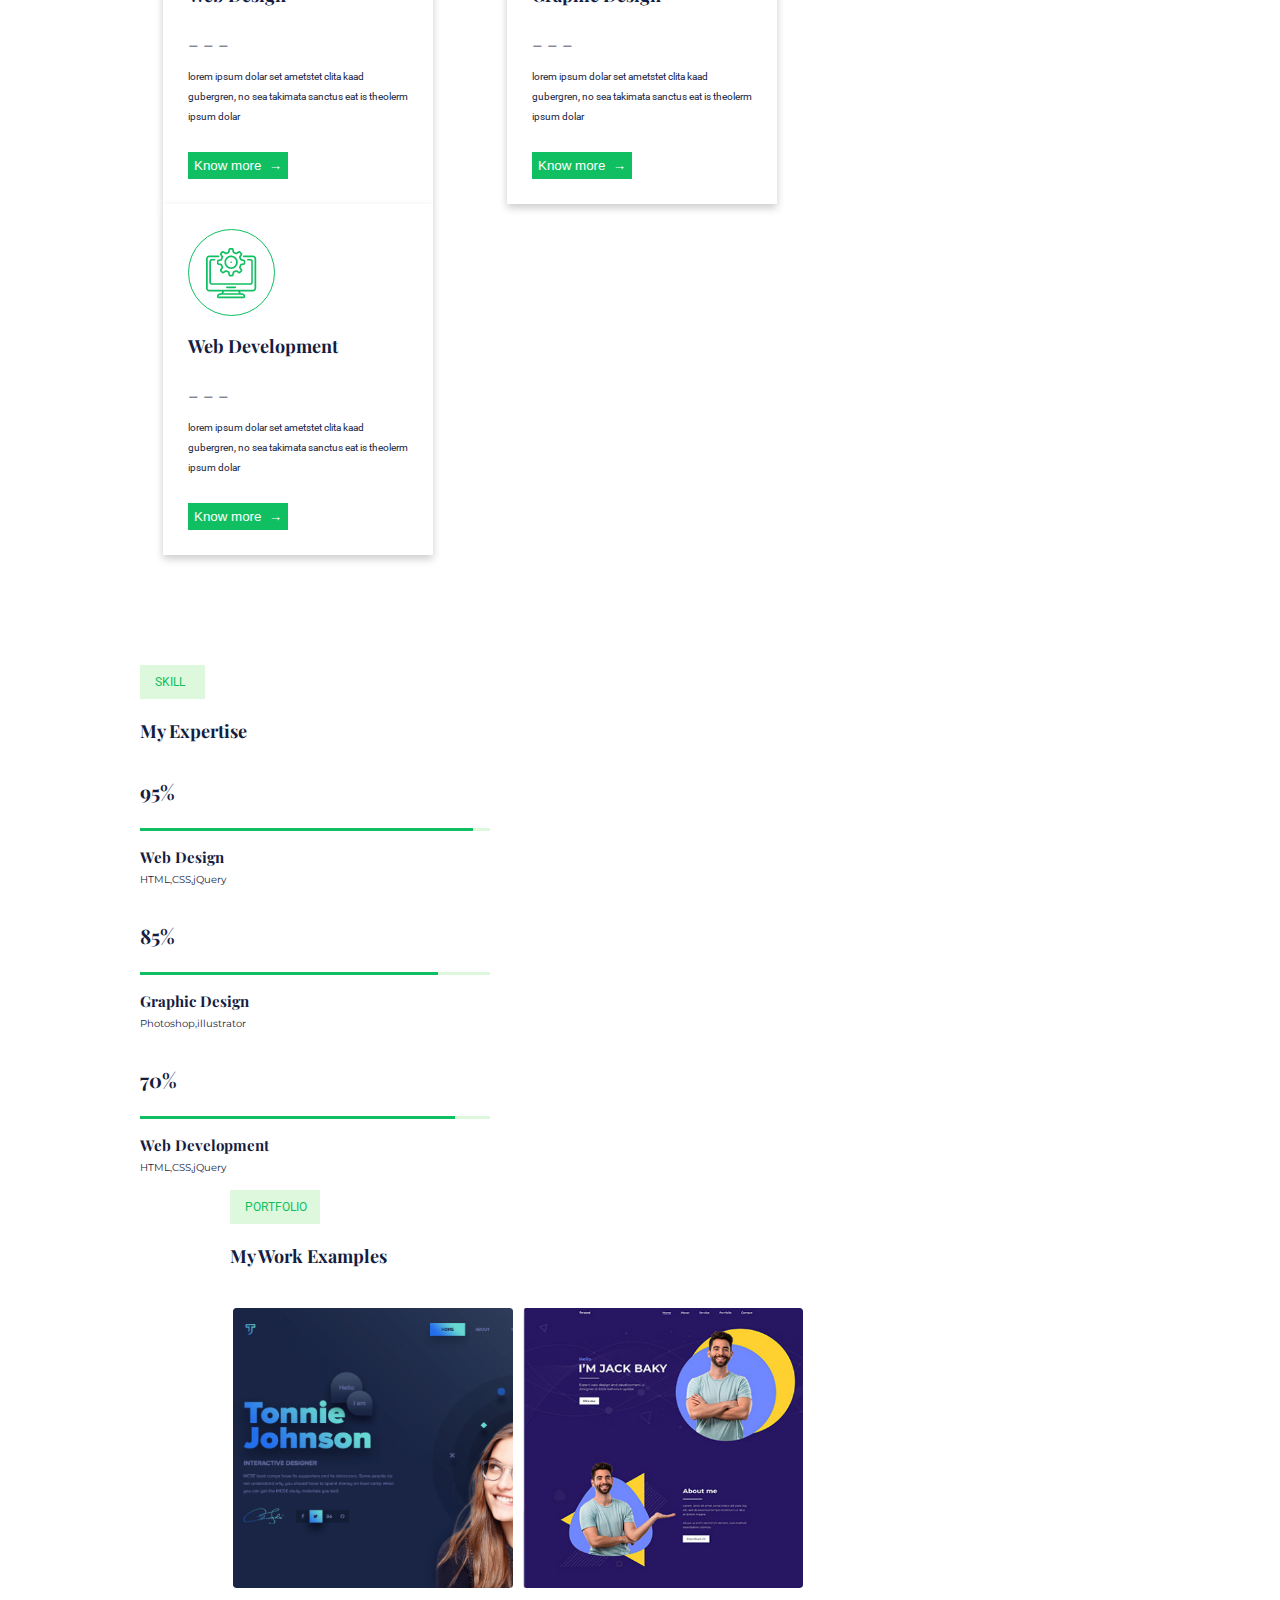
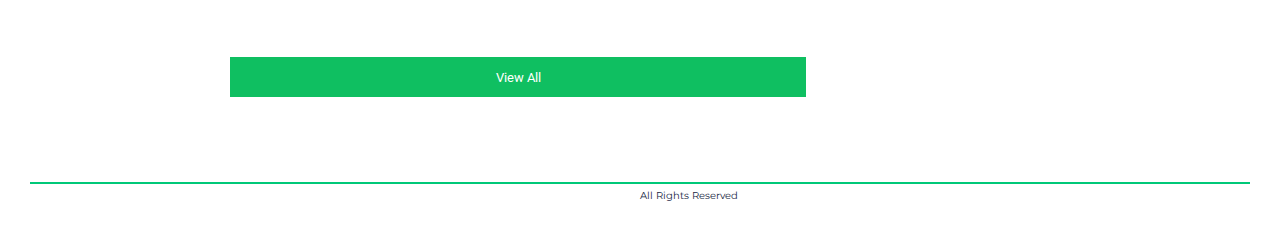
==== commit 796a4a1d: "finish" ====
--- a/index.html
+++ b/index.html
@@ -150,7 +150,7 @@
                     </div>
                 </div>
                 <div class="portfolio">
-                    <div class="portfolio-label">
+                    <div class="portfolio-label" >
                         PORTFOLIO
                     </div> 
                     <div class="portfolio-heading">
--- a/css/style.css
+++ b/css/style.css
@@ -7,6 +7,7 @@
 body{
     margin:0;
     padding:0;
+    color:#151D41;
 }
 header{
     width:100%;
@@ -46,7 +47,7 @@
 .header-nav li{
     display:inline;
     padding:10px;
-
+    margin:0px 5px;
 }
 .header-nav li a{
     text-decoration: none;
@@ -63,7 +64,8 @@
     font-size: 15px;
 }
 /*------------------------------------------------------------------------------------------------*/
-/*div,section,header {
+/*
+div,section,header {
     border:1px solid red;
 }
 div ul{ 
@@ -133,7 +135,7 @@
     margin-top: 35px;
 }
 
-.hireme-button{
+.hireme-button,.explore-button{
     height:40px;
     font-size: 15px;
     padding:0px 35px;
@@ -146,15 +148,9 @@
 
 }
 .explore-button{
-    height:40px;
-    font-size: 15px;
-    padding:0px 35px;
     border:1px solid #686868;
-    border-radius: 3px;
     background-color:white ;
-    text-decoration: none;
-    color:#151D41;
-    font-family: 'Roboto', sans-serif;
+    color:#151D41;
     margin-left: 10px;
 }
 
@@ -256,15 +252,10 @@
 .sec-three{
     height:auto; 
     width:100%;
-    overflow: auto;
    /* border:1px solid red;*/
     clear:both;
     padding-bottom: 80px;
-}
-.feature-cards{
-    overflow:auto;
-    /*border:1px solid blue;*/
-
+    overflow: auto;
 }
 .feature-cards-label{
     color: #0FBF61;
@@ -290,8 +281,8 @@
 }
 .cards-container{
     margin-top:55px;
-    margin-left: 15%;
-    margin-right: 15%;
+    margin-left: 10%;
+    margin-right: 10%;
 }
 .img-circle{
     height: 85px;
@@ -320,12 +311,12 @@
 .card{
     width:220px;
     height:auto;
-    margin-left:15px;
-    margin-right: 15px;
+    margin-left:35px;
+    margin-right:35px;
     display:inline-block;
     background-color:white;
     padding:25px;
-    box-shadow: 0 4px 8px 0 rgba(0, 0, 0, 0.2), 0 6px 20px 0 rgba(0, 0, 0, 0.19);
+    box-shadow: 0 4px 8px 0 rgba(0, 0, 0, 0.2);
   /* box-shadow: 15px 15px 15px black;*/
  }
 .card p{
@@ -386,11 +377,10 @@
 /*---------------------------------------SECTION-4----------------------------------------------*/
 .sec-four{
     height:auto;
-    width: 100%;
-    overflow: auto;
     padding:30px;
     padding-bottom: 50px;
     clear:both;
+    overflow: auto;
 }
 .expertise{
     overflow: auto;
@@ -424,11 +414,19 @@
 progress{
     width:350px;
     height:3px;
-}
-
-progress[value]{
+    background: crimson;
+}
+
+progress::-webkit-progress-value {
+  background:#0FBF61;
+}
+
+progress::-webkit-progress-bar {
+  background: rgb(221, 248, 221);
+}
+/* progress[value]{
     background-color:rgb(76, 196, 126);
-}
+} */
 
 .perc-progressbar{
     font-family: 'Playfair Display', serif;
@@ -490,6 +488,7 @@
     font-size:10px;
     font-family: 'Montserrat', sans-serif;
     color:#151D41;
+    clear:both;
 }
 .footer-content{
     margin-left:50%;
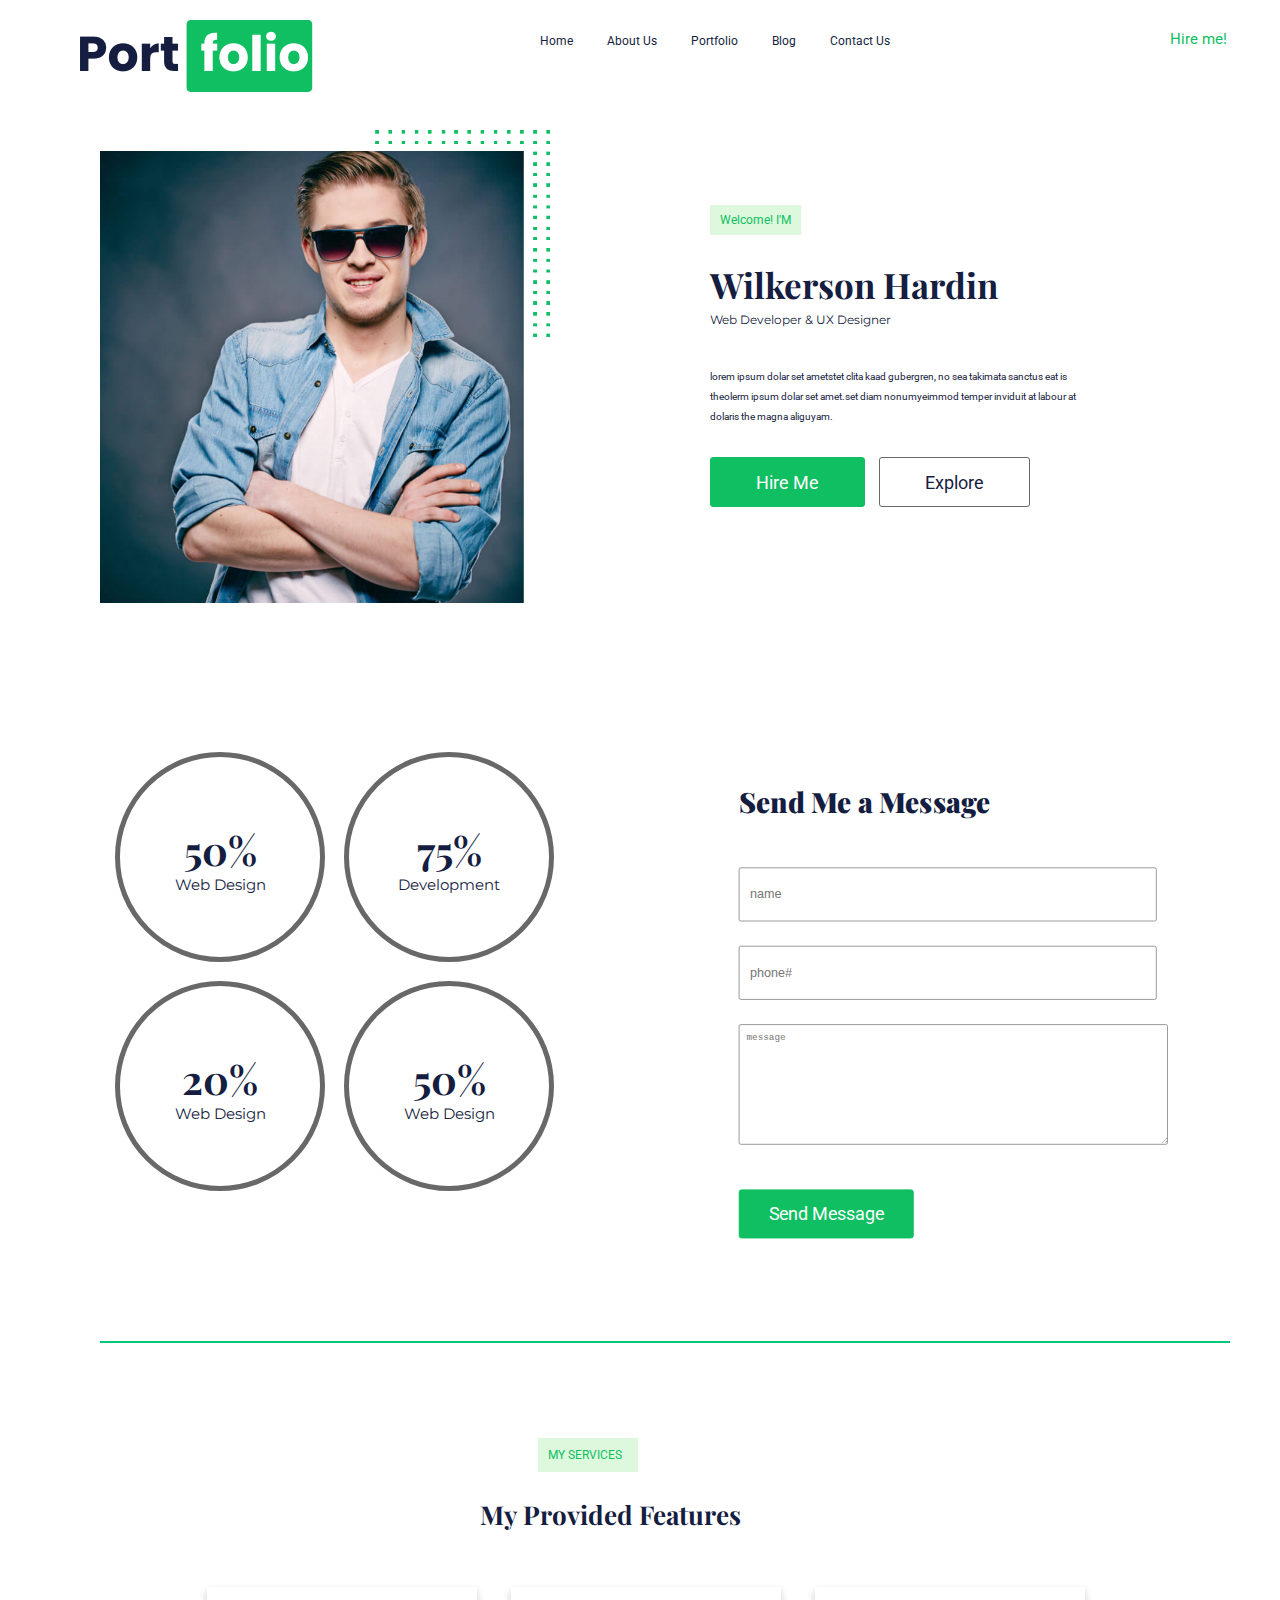
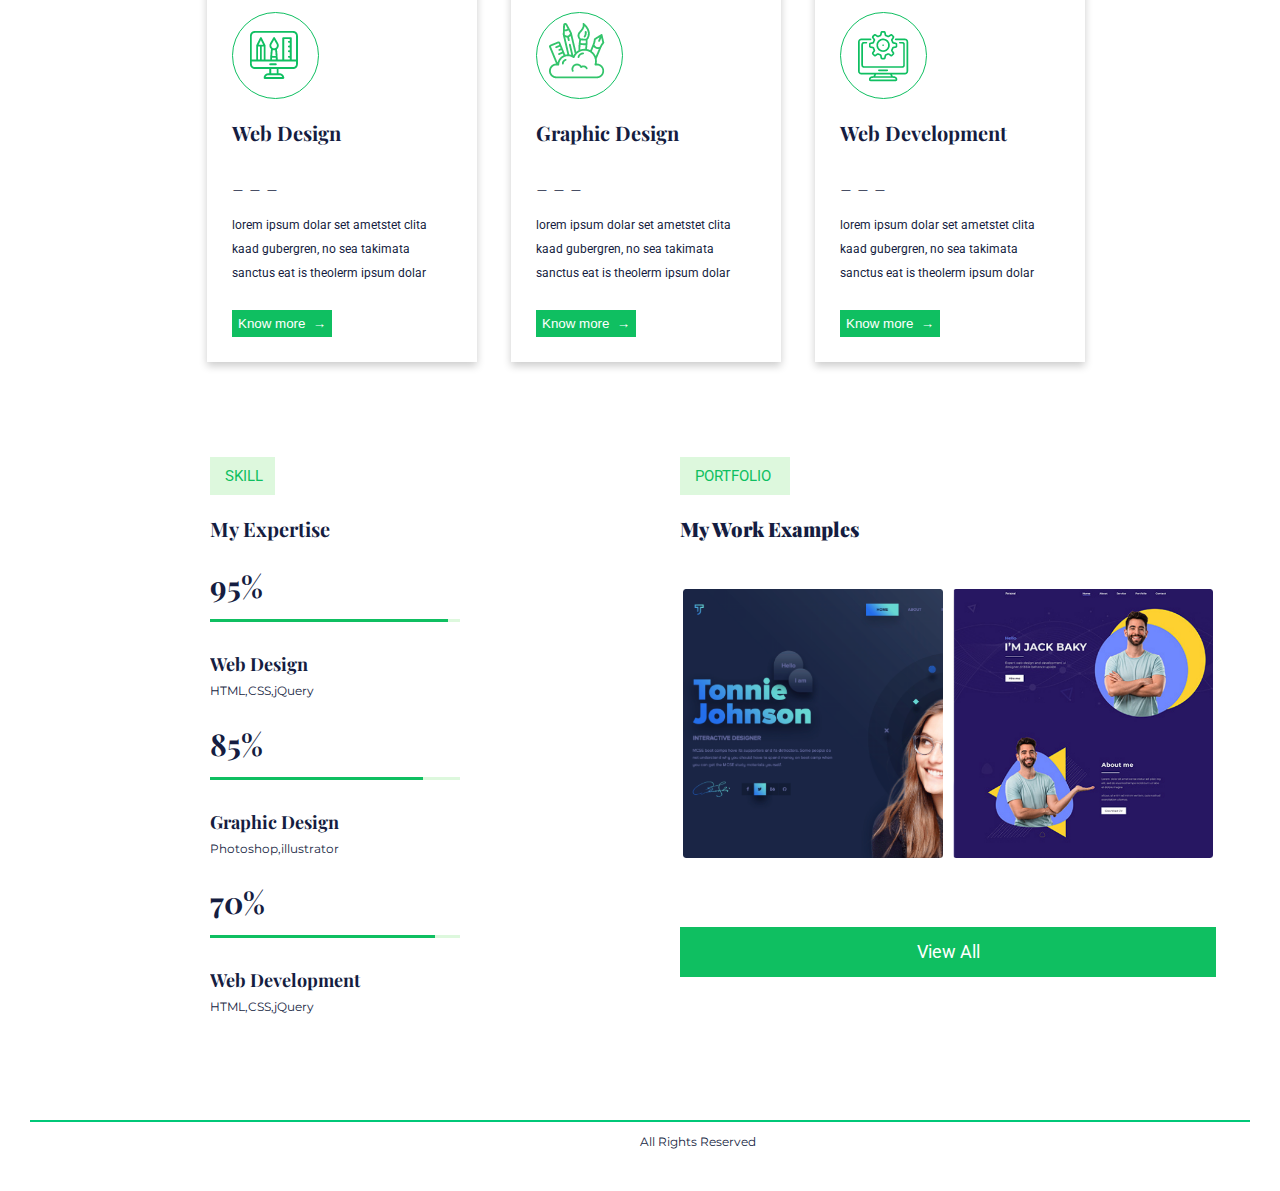
==== commit 5fc82377: "completion of assignment" ====
--- a/index.html
+++ b/index.html
@@ -4,15 +4,12 @@
         <link rel="stylesheet" href="css/style.css">
     </head>
     <body>
-        <div class="wrapper-one">
             <header>
                 <div class="wrapper-container">
                     <div class="header-img">
                         <img src="images/logo.png" alt="logo image">
                     </div>
-                    <div class="header-para">
-                        <p>Hire me!</p>
-                    </div>
+                    <p class="header-para">Hire me!</p>
                     <div class="header-nav">
                         <ul>
                             <li><a href="#">Home</a></li>
@@ -26,49 +23,44 @@
             </header>
             <section class="sec-one">
                 <div class="profile-img">
-                    <img src="images/image-1.png" alt="profile img" style="width:400px;">
+                    <img src="images/image-1.png" alt="profile img" style="width:450px;">
                 </div>
                 <div class="general-info">
-                    <div class="general-label">
-                        <span>Welcome! I'M</span>
-                    </div>
-                    <div class="general-info-header">
-                        <b>Wilkerson Hardin</b><br><span style="font-size: 12px;color:#151D41;font-family: 'Montserrat', sans-serif;">Web Developer & UX Designer</span>
-                    </div>
-                    <div class="general-info-details">
-                        <p >lorem ipsum dolar set ametstet clita kaad gubergren,
+                    <span class="general-label">Welcome! I'M</span>
+                    <p class="general-info-header">
+                        <strong>Wilkerson Hardin</strong><br><span style="font-size: 12px;color:#151D41;font-family: 'Montserrat', sans-serif;">Web Developer & UX Designer</span>
+                    </p>
+                    <p class="general-info-details">
+                        lorem ipsum dolar set ametstet clita kaad gubergren,
                             no sea takimata sanctus eat is theolerm ipsum dolar
                             set amet.set diam nonumyeimmod temper inviduit at
                             labour at dolaris the magna aliguyam.
-                        </p>
-                    </div>
-                    <div class="general-info-links">
-                        <button class="hireme-button">Hire Me</button>
-                        <button class="explore-button">Explore</button>
-                    </div>
+                    </p>
+                    <button class="hireme-button">Hire Me</button>
+                    <button class="explore-button">Explore</button>
                 </div>
             </section>
             <section class="sec-two">
                 <div class="skills-perc">
                     <div class="circle">
-                        <div class="circle-txt"><b>50%</b><br><span style="font-size:12px;font-family: 'Montserrat', sans-serif;">Web Design</span></div>
+                        <div class="circle-txt"><b>50%</b><br><span style="font-size:15px;font-family: 'Montserrat', sans-serif;">Web Design</span></div>
                     </div>
                     <div class="circle">
-                        <div class="circle-txt"><b>75%</b><br><span style="font-size:12px;color:#151D41;font-family: 'Montserrat', sans-serif;">Development</span></div>
+                        <div class="circle-txt"><b>75%</b><br><span style="font-size:15px;color:#151D41;font-family: 'Montserrat', sans-serif;">Development</span></div>
                     </div>
                     <div class="circle">
-                        <div class="circle-txt"><b>20%</b><br><span style="font-size:12px;font-family: 'Montserrat', sans-serif;">Web Design</span></div>
+                        <div class="circle-txt"><b>20%</b><br><span style="font-size:15px;font-family: 'Montserrat', sans-serif;">Web Design</span></div>
                     </div>
                     <div class="circle">
-                        <div class="circle-txt"><b>50%</b><br><span style="font-size:12px;font-family: 'Montserrat', sans-serif;">Web Design</span></div>
+                        <div class="circle-txt"><b>50%</b><br><span style="font-size:15px;font-family: 'Montserrat', sans-serif;">Web Design</span></div>
                     </div>
                 </div>
                 <div class="form">
-                    <div class="form-heading"><b>Send Me a Message</b></div>
+                    <h2 class="form-heading"><b>Send Me a Message</b></h2>
                     <form>
                         <input type="text" name="name" placeholder="name">
                         <input type="tel" name="phone" pattern="[0-9]{3}-[0-9]{2}-[0-9]{3}" placeholder="phone#">
-                        <textarea name="message" rows="10" cols="77" placeholder="message"></textarea>
+                        <textarea name="message" rows="10" cols="72" placeholder="message"></textarea>
                         <input type="submit" value="Send Message">
                     </form>
                 </div>
@@ -78,12 +70,12 @@
             </section>
             <section class="sec-three">
                 <div class="feature-cards">
-                    <div class="feature-cards-label">
+                    <p class="feature-cards-label">
                         MY SERVICES
-                    </div> 
-                    <div class="feature-cards-heading">
+                    </p> 
+                    <p class="feature-cards-heading">
                         <b>My Provided Features</b>
-                    </div>
+                    </p>
                     <div class="cards-container">
                     <div class="card">
                         <div class="img-circle">
@@ -119,43 +111,43 @@
             </section>
             <section class="sec-four">
                 <div class="expertise">
-                    <div class="expertise-label">
-                        SKILL
-                    </div> 
-                    <div class="expertise-heading">
+                    <p class="expertise-label">
+                        SKILL<br>
+                    </p> 
+                    <p class="expertise-heading">
                         <b>My Expertise</b>
-                    </div>
+                    </p>
                     <div class="expertise-content">
-                        <div class="perc-progressbar"><b>95%</b><br>
+                        <p class="perc-progressbar"><b>95%</b><br>
                             <progress value="95" max="100"></progress>
-                        </div>
-                        <div class="technology-languages">
-                            <p><b>Web Design</b><br>
-                            <span style="font-size:10px;font-family: 'Montserrat', sans-serif;">HTML,CSS,jQuery</span> </p>
-                        </div>
-                        <div class="perc-progressbar"><b>85%</b><br>
+                        </p>
+                        <p class="technology-languages">
+                            <b>Web Design</b><br>
+                            <span style="font-size:12px;font-family: 'Montserrat', sans-serif;">HTML,CSS,jQuery</span>
+                        </p>
+                        <p class="perc-progressbar"><b>85%</b><br>
                             <progress value="85" max="100"></progress>
-                        </div>
-                        <div class="technology-languages">
-                            <p><b>Graphic Design</b><br>
-                            <span style="font-size:10px;font-family: 'Montserrat', sans-serif;">Photoshop,illustrator</span> </p>
-                        </div>
-                        <div class="perc-progressbar"><b>70%</b><br>
+                        </p>
+                        <p class="technology-languages">
+                            <b>Graphic Design</b><br>
+                            <span style="font-size:12px;font-family: 'Montserrat', sans-serif;">Photoshop,illustrator</span>
+                        </p>
+                        <p class="perc-progressbar"><b>70%</b><br>
                             <progress value="90" max="100"></progress>
-                        </div>
-                        <div class="technology-languages">
-                            <p><b>Web Development</b><br>
-                            <span style="font-size:10px;font-family: 'Montserrat', sans-serif;">HTML,CSS,jQuery</span> </p>
-                        </div>
+                        </p>
+                        <p class="technology-languages">
+                            <b>Web Development</b><br>
+                            <span style="font-size:12px;font-family: 'Montserrat', sans-serif;">HTML,CSS,jQuery</span>
+                        </p>
                     </div>
                 </div>
                 <div class="portfolio">
-                    <div class="portfolio-label" >
+                    <p class="portfolio-label" >
                         PORTFOLIO
-                    </div> 
-                    <div class="portfolio-heading">
+                    </p> 
+                    <h2 class="portfolio-heading">
                         <b>My Work Examples</b>
-                    </div>
+                    </h2>
                     <div class="img-cards-container">
                         <div class="img-card">
                            <img  src="images/image-2.png" alt="work-experience image-1" style="width: 100%;height: 100%;"> 
@@ -170,9 +162,8 @@
             <footer class="footer-wrapper">
                 <div class="horiz-line">
                     <hr>
-                    <div class="footer-content">All Rights Reserved</div>
+                    <p class="footer-content">All Rights Reserved</p>
                 </div>
             </footer>
-        </div>
     </body>
 </html>--- a/css/style.css
+++ b/css/style.css
@@ -26,7 +26,7 @@
 }
 .header-img{
     float:left;
-    height:110px;
+    height:80px;
     padding-top: 20px;
     margin-left: 40px;
 }
@@ -74,7 +74,7 @@
 /*-----------------------------------SECTION-1--------------------------------------------------------*/
 .sec-one{
     padding-bottom:50px;
-    padding-left:50px;
+    padding-left:100px;
     height:auto;
     margin-top: 130px;
     background-color:white;
@@ -90,7 +90,7 @@
     float:right;
     width:420px;
     /*transform:scale(0.7,0.7);*/
-   margin-right: 200px;
+   margin-right: 150px;
     margin-top: 80px;
 
 
@@ -103,13 +103,15 @@
     
 
 }
-.general-label span{
+.general-label {
     color: #0FBF61;
     background-color:rgb(221, 248, 221) ;
     padding-left: 10px;
     padding-right: 10px;
     padding-top: 8px;
     padding-bottom: 8px;
+    font-size: 12px;
+    font-family: 'Roboto', sans-serif;
 }
 .general-info-header{
    /* margin-left: 150px;*/
@@ -127,24 +129,21 @@
     font-family: 'Roboto', sans-serif;
     line-height: 200%;
     width:90%;
-    margin-top:30px;
-    color:#151D41;
-    
-}
-.general-info-links{
-    margin-top: 35px;
-}
-
+    margin-top:20px;
+    color:#151D41;
+    
+}
 .hireme-button,.explore-button{
-    height:40px;
-    font-size: 15px;
-    padding:0px 35px;
+    height:50px;
+    font-size: 18px;
+    padding:0px 45px;
     border:1px solid #0FBF61;
     border-radius: 3px;
     background-color:#0FBF61 ;
     text-decoration: none;
     color:white;
     font-family: 'Roboto', sans-serif;
+    margin-top: 20px;
 
 }
 .explore-button{
@@ -161,18 +160,18 @@
 .sec-two{
     height:auto;
     overflow: auto;
-    padding-left:30px;
-    padding-right: 30px;
+    padding-left:100px;
     clear:both;
     padding-bottom: 75px;
+    padding-right: 50px;
 }
 .circle {
-    height: 170px;
-    width: 170px;
-    border:4px solid #686868;
+    height: 200px;
+    width: 200px;
+    border:5px solid #686868;
     border-radius: 50%;
     position:relative;
-    line-height: 120%;
+    line-height: 150%;
     display:inline-block;
     margin-left: 15px;
     margin-top: 15px;
@@ -202,18 +201,18 @@
     float:right;
     width:50%;
     transform: scale(0.7,0.7);
-    margin-right:5%;
+    margin-right:1%;
 }
 .form-heading{
-    font-size: 35px;
+    font-size: 40px;
     font-family: 'Playfair Display', serif;
     color:#151D41;
 }
 input[type=text],input[type=tel]{
-    height:40px ;
+    height:45px ;
     font-size: 18px;
     border-radius: 3px;
-    margin-top: 60px;
+    margin-top: 35px;
     width:100%;   
     border:1px solid #707070; 
     padding:15px;
@@ -232,7 +231,7 @@
 }
 input[type=submit]
 {
-    height:60px;
+    height:70px;
     margin-top: 60px;
     border:1px solid #0FBF61;
     border-radius: 4px;
@@ -256,6 +255,7 @@
     clear:both;
     padding-bottom: 80px;
     overflow: auto;
+    
 }
 .feature-cards-label{
     color: #0FBF61;
@@ -270,10 +270,10 @@
 
 }
 .feature-cards-heading{
-    font-size: 25px;
+    font-size: 26px;
     font-family: 'Playfair Display', serif;
    /* border:1px solid grey;*/
-    width:350px;
+    width:320px;
     margin-left: auto;
     margin-right: auto;
     margin-top:25px;
@@ -281,8 +281,7 @@
 }
 .cards-container{
     margin-top:55px;
-    margin-left: 10%;
-    margin-right: 10%;
+    margin-left: 15%;
 }
 .img-circle{
     height: 85px;
@@ -311,8 +310,8 @@
 .card{
     width:220px;
     height:auto;
-    margin-left:35px;
-    margin-right:35px;
+    margin-left:15px;
+    margin-right:15px;
     display:inline-block;
     background-color:white;
     padding:25px;
@@ -321,7 +320,7 @@
  }
 .card p{
     font-family: 'Playfair Display', serif;
-    font-size: 18px;
+    font-size: 20px;
     width:100%;
     color:#151D41;
 }
@@ -331,7 +330,7 @@
 }
 .card-para{
     font-family: 'Roboto', sans-serif;
-    font-size:10px;
+    font-size:12px;
     line-height:200% ;
     color:#151D41;
 }
@@ -377,10 +376,11 @@
 /*---------------------------------------SECTION-4----------------------------------------------*/
 .sec-four{
     height:auto;
-    padding:30px;
+    padding-left:100px;
     padding-bottom: 50px;
     clear:both;
     overflow: auto;
+    
 }
 .expertise{
     overflow: auto;
@@ -396,11 +396,11 @@
     padding-right: 15px;
      /*border:1px solid greenyellow;*/
     width:35px;
-    font-size:12px;
+    font-size:15px;
     font-family: 'Roboto', sans-serif;
 }
 .expertise-heading{
-    font-size: 18px;
+    font-size: 20px;
     font-family: 'Playfair Display', serif;
    /* border:1px solid grey;*/
     width:350px;
@@ -412,7 +412,7 @@
     color:#151D41;
 }
 progress{
-    width:350px;
+    width:250px;
     height:3px;
     background: crimson;
 }
@@ -430,18 +430,19 @@
 
 .perc-progressbar{
     font-family: 'Playfair Display', serif;
-    font-size: 20px;
+    font-size: 30px;
     margin-top: 35px;
     color:#151D41;
+    line-height: 60%;
 }
 .technology-languages{
     font-family: 'Playfair Display', serif;
-    font-size: 15px;
+    font-size: 18px;
     color:#151D41;
 }
 .portfolio{
     float:left;
-    margin-left: 200px;
+    margin-left: 120px;
     color:#151D41;
 }
 .portfolio-label{
@@ -449,14 +450,14 @@
     background-color:rgb(221, 248, 221) ;
     padding:10px;
      /*border:1px solid greenyellow;*/
-    width:60px;
-    font-size:12px;
+    width:80px;
+    font-size:15px;
     font-family: 'Roboto', sans-serif;
     padding-left: 15px;
     padding-right: 15px;;
 }
 .portfolio-heading{
-    font-size: 18px;
+    font-size: 20px;
     font-family: 'Playfair Display', serif;
    /* border:1px solid grey;*/
     width:350px;
@@ -464,16 +465,16 @@
     color:#151D41;
 }
 .img-card{
-    width:280px;
-    height:280px;
+    width:260px;
+    height:auto;
     margin-left:3px;
     margin-right:3px;
     display:inline-block;
-    margin-top: 40px;
+    margin-top: 30px;
    
 }
 .portfolio-button{
-    height:40px;
+    height:50px;
     background-color:#0FBF61 ;
     border:1px solid #0FBF61;
     color:white;
@@ -481,11 +482,12 @@
     margin-top:65px;
     width:100%;
     font-family: 'Roboto', sans-serif;
+    font-size: 18px;
 }
 /*-------------------------------FOOTER---------------------------------------------------------------*/
 .footer-wrapper{
     padding:30px;
-    font-size:10px;
+    font-size:12px;
     font-family: 'Montserrat', sans-serif;
     color:#151D41;
     clear:both;
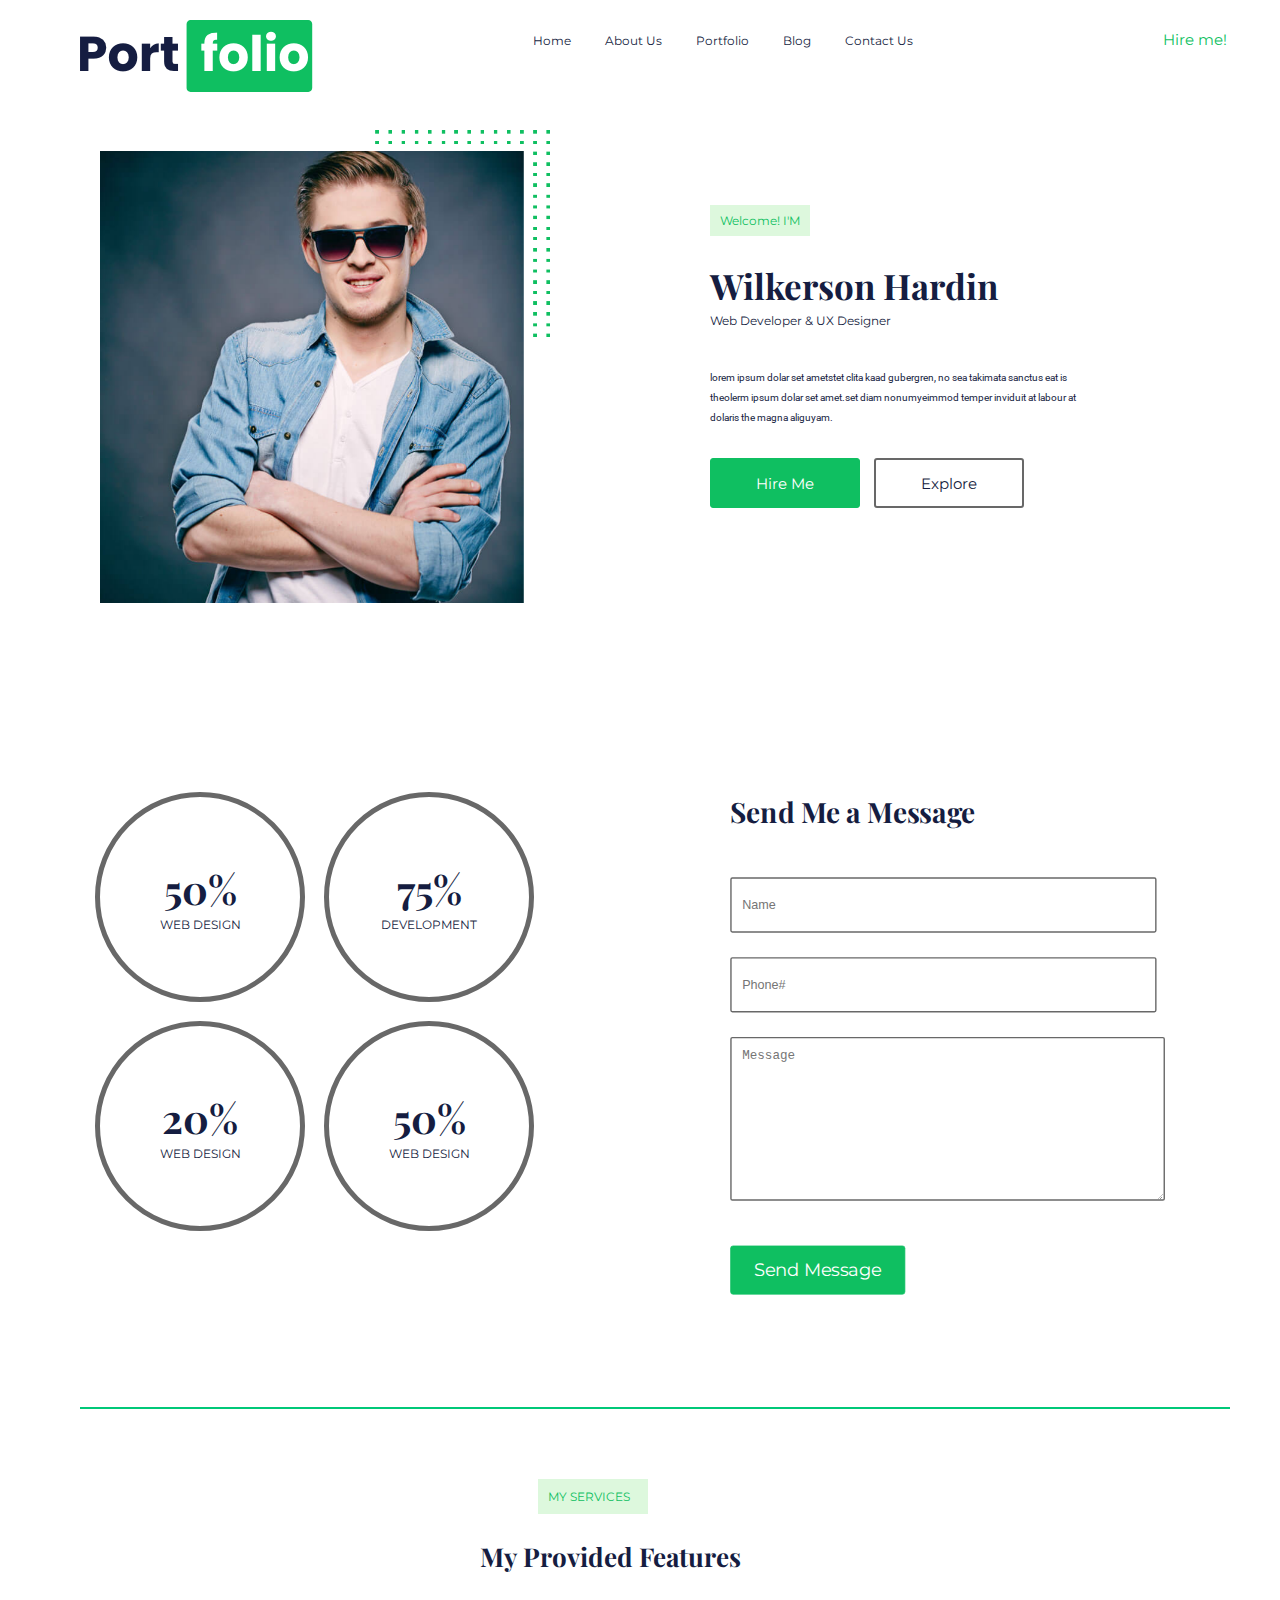
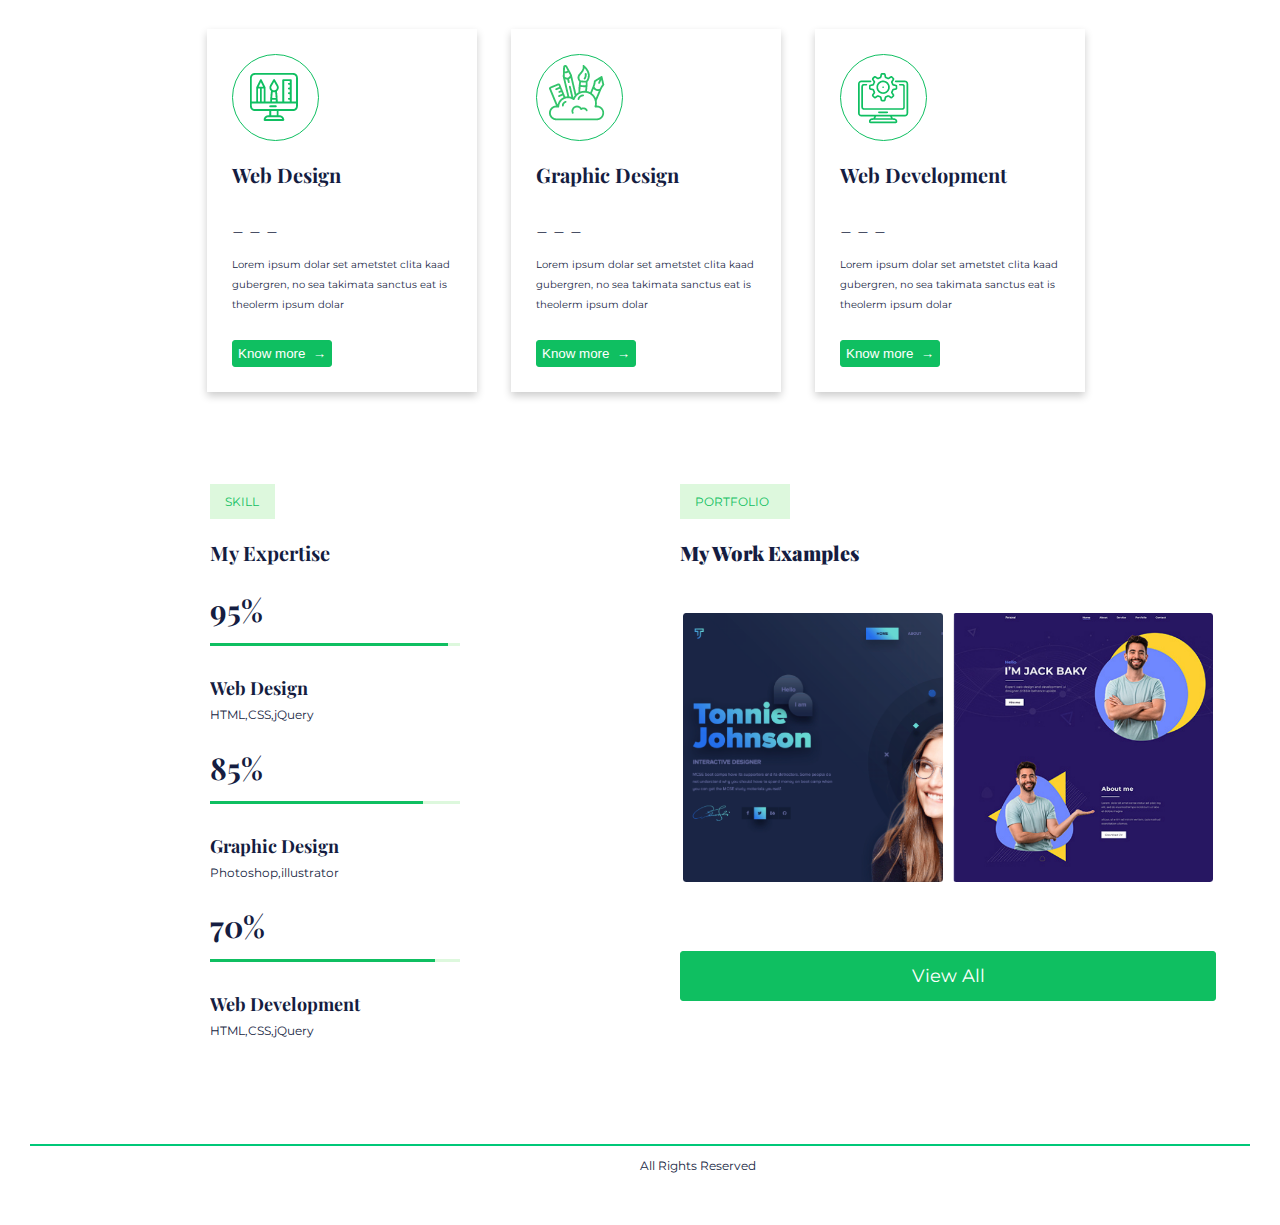
==== commit 6e0da814: "Assignment completed" ====
--- a/index.html
+++ b/index.html
@@ -43,24 +43,24 @@
             <section class="sec-two">
                 <div class="skills-perc">
                     <div class="circle">
-                        <div class="circle-txt"><b>50%</b><br><span style="font-size:15px;font-family: 'Montserrat', sans-serif;">Web Design</span></div>
+                        <div class="circle-txt"><b>50%</b><br><span style="font-size:12px;font-family: 'Montserrat', sans-serif;">WEB DESIGN</span></div>
                     </div>
                     <div class="circle">
-                        <div class="circle-txt"><b>75%</b><br><span style="font-size:15px;color:#151D41;font-family: 'Montserrat', sans-serif;">Development</span></div>
+                        <div class="circle-txt"><b>75%</b><br><span style="font-size:12px;color:#151D41;font-family: 'Montserrat', sans-serif;">DEVELOPMENT</span></div>
                     </div>
                     <div class="circle">
-                        <div class="circle-txt"><b>20%</b><br><span style="font-size:15px;font-family: 'Montserrat', sans-serif;">Web Design</span></div>
+                        <div class="circle-txt"><b>20%</b><br><span style="font-size:12px;font-family: 'Montserrat', sans-serif;">WEB DESIGN</span></div>
                     </div>
                     <div class="circle">
-                        <div class="circle-txt"><b>50%</b><br><span style="font-size:15px;font-family: 'Montserrat', sans-serif;">Web Design</span></div>
+                        <div class="circle-txt"><b>50%</b><br><span style="font-size:12px;font-family: 'Montserrat', sans-serif;">WEB DESIGN</span></div>
                     </div>
                 </div>
                 <div class="form">
-                    <h2 class="form-heading"><b>Send Me a Message</b></h2>
+                    <h2 class="form-heading">Send Me a Message</h2>
                     <form>
-                        <input type="text" name="name" placeholder="name">
-                        <input type="tel" name="phone" pattern="[0-9]{3}-[0-9]{2}-[0-9]{3}" placeholder="phone#">
-                        <textarea name="message" rows="10" cols="72" placeholder="message"></textarea>
+                        <input type="text" name="name" placeholder="Name">
+                        <input type="tel" name="phone" pattern="[0-9]{3}-[0-9]{2}-[0-9]{3}" placeholder="Phone#">
+                        <textarea name="message" rows="10" cols="52" placeholder="Message"></textarea>
                         <input type="submit" value="Send Message">
                     </form>
                 </div>
@@ -82,7 +82,7 @@
                        <img class="card-img1" src="images/web-design.png" alt="image of web-design"></div>
                         <p><b>Web Design</b></p>
                         <p class="card-underline"> _ _ _</p>
-                        <div class="card-para"> lorem ipsum dolar set ametstet clita kaad gubergren,
+                        <div class="card-para">Lorem ipsum dolar set ametstet clita kaad gubergren,
                             no sea takimata sanctus eat is theolerm ipsum dolar</div>
                         <button class="card-button">Know more &nbsp</button>
 
@@ -92,7 +92,7 @@
                         <img class="card-img2" src="images/graphics-design.png" alt="image of graphic design"></div>
                         <p><b>Graphic Design</b></p>
                         <p class="card-underline"> _ _ _</p>
-                        <div class="card-para"> lorem ipsum dolar set ametstet clita kaad gubergren,
+                        <div class="card-para">Lorem ipsum dolar set ametstet clita kaad gubergren,
                             no sea takimata sanctus eat is theolerm ipsum dolar</div>
                         <button class="card-button">Know more &nbsp</button>
                     </div>
@@ -101,7 +101,7 @@
                         <img class="card-img3" src="images/web-development.png" alt="image of web-development"></div>
                         <p><b>Web Development</b></p>
                         <p class="card-underline"> _ _ _</p>
-                        <div  class="card-para"> lorem ipsum dolar set ametstet clita kaad gubergren,
+                        <div  class="card-para">Lorem ipsum dolar set ametstet clita kaad gubergren,
                             no sea takimata sanctus eat is theolerm ipsum dolar</div>
                         <button class="card-button">Know more &nbsp</button>
                     </div>
--- a/css/style.css
+++ b/css/style.css
@@ -8,6 +8,7 @@
     margin:0;
     padding:0;
     color:#151D41;
+    font-family:'Roboto', sans-serif; 
 }
 header{
     width:100%;
@@ -53,13 +54,13 @@
     text-decoration: none;
     color:#151D41;
     font-size: 12px;
-    font-family: 'Roboto', sans-serif;
+    font-family:'Montserrat', sans-serif;
 }
 .header-para{
     float:right;
     color:#0FBF61;
     padding:15px;
-    font-family: 'Roboto', sans-serif;
+    font-family: 'Montserrat', sans-serif;;
     margin-right: 3%;
     font-size: 15px;
 }
@@ -93,14 +94,6 @@
    margin-right: 150px;
     margin-top: 80px;
 
-
-}
-.general-label{
-  /* margin-left: 150px;*/
-   /* margin-top: 80px;*/
-    font-size: 12px;
-    font-family: 'Roboto', sans-serif;
-    
 
 }
 .general-label {
@@ -111,7 +104,7 @@
     padding-top: 8px;
     padding-bottom: 8px;
     font-size: 12px;
-    font-family: 'Roboto', sans-serif;
+    font-family: 'Montserrat', sans-serif;;
 }
 .general-info-header{
    /* margin-left: 150px;*/
@@ -135,19 +128,20 @@
 }
 .hireme-button,.explore-button{
     height:50px;
-    font-size: 18px;
+    font-size: 15px;
     padding:0px 45px;
     border:1px solid #0FBF61;
     border-radius: 3px;
     background-color:#0FBF61 ;
     text-decoration: none;
     color:white;
-    font-family: 'Roboto', sans-serif;
+    font-family: 'Montserrat', sans-serif;;
     margin-top: 20px;
+    cursor: pointer;
 
 }
 .explore-button{
-    border:1px solid #686868;
+    border:2px solid #686868;
     background-color:white ;
     color:#151D41;
     margin-left: 10px;
@@ -160,9 +154,9 @@
 .sec-two{
     height:auto;
     overflow: auto;
-    padding-left:100px;
+    padding-left:80px;
     clear:both;
-    padding-bottom: 75px;
+    padding-bottom: 50px;
     padding-right: 50px;
 }
 .circle {
@@ -182,7 +176,7 @@
     width:480px;
     float: left;
     overflow: auto;
-    margin-top: 80px;
+    margin-top: 120px;
 }
 .circle-txt{
     font-size: 40px;
@@ -214,9 +208,10 @@
     border-radius: 3px;
     margin-top: 35px;
     width:100%;   
-    border:1px solid #707070; 
+    border:2px solid #686868; 
     padding:15px;
     color:#151D41;
+
 }
 input[type=tel]{
     margin-top: 35px;
@@ -224,10 +219,11 @@
 
 textarea{
     margin-top: 35px;
-    border:1px solid #707070;
+    border:2px solid #686868;
     border-radius: 3px;
-    padding:10px;
+    padding:15px;
     color: #151D41;
+    font-size: 18px;
 }
 input[type=submit]
 {
@@ -236,11 +232,14 @@
     border:1px solid #0FBF61;
     border-radius: 4px;
     padding:10px;
+    padding-left: 30px;
+    padding-right: 30px;
     width:250px;
     background-color:#0FBF61 ;
     color:white;
     font-size: 25px;
-    font-family: 'Roboto', sans-serif;
+    font-family: 'Montserrat', sans-serif;;
+    cursor: pointer;
 
 }
 .horiz-line hr{
@@ -264,9 +263,9 @@
     margin-left:42%;
     margin-right:auto;
     /*border:1px solid greenyellow;*/
-    width:80px;
+    width:90px;
     font-size:12px;
-    font-family: 'Roboto', sans-serif;
+    font-family: 'Montserrat', sans-serif;;
 
 }
 .feature-cards-heading{
@@ -329,8 +328,8 @@
     
 }
 .card-para{
-    font-family: 'Roboto', sans-serif;
-    font-size:12px;
+    font-family: 'Montserrat', sans-serif;;
+    font-size:10px;
     line-height:200% ;
     color:#151D41;
 }
@@ -340,6 +339,8 @@
     color:white;
     padding:5px;
     margin-top:25px;
+    border-radius: 3px;
+    cursor: pointer;
 }
 .card-button:after{
     content:'\2192';
@@ -396,8 +397,8 @@
     padding-right: 15px;
      /*border:1px solid greenyellow;*/
     width:35px;
-    font-size:15px;
-    font-family: 'Roboto', sans-serif;
+    font-size:12px;
+    font-family: 'Montserrat', sans-serif;;
 }
 .expertise-heading{
     font-size: 20px;
@@ -451,8 +452,8 @@
     padding:10px;
      /*border:1px solid greenyellow;*/
     width:80px;
-    font-size:15px;
-    font-family: 'Roboto', sans-serif;
+    font-size:12px;
+    font-family: 'Montserrat', sans-serif;;
     padding-left: 15px;
     padding-right: 15px;;
 }
@@ -481,8 +482,10 @@
     padding:5px 15px;
     margin-top:65px;
     width:100%;
-    font-family: 'Roboto', sans-serif;
+    font-family: 'Montserrat', sans-serif;;
     font-size: 18px;
+    border-radius: 3px;
+    cursor: pointer;
 }
 /*-------------------------------FOOTER---------------------------------------------------------------*/
 .footer-wrapper{
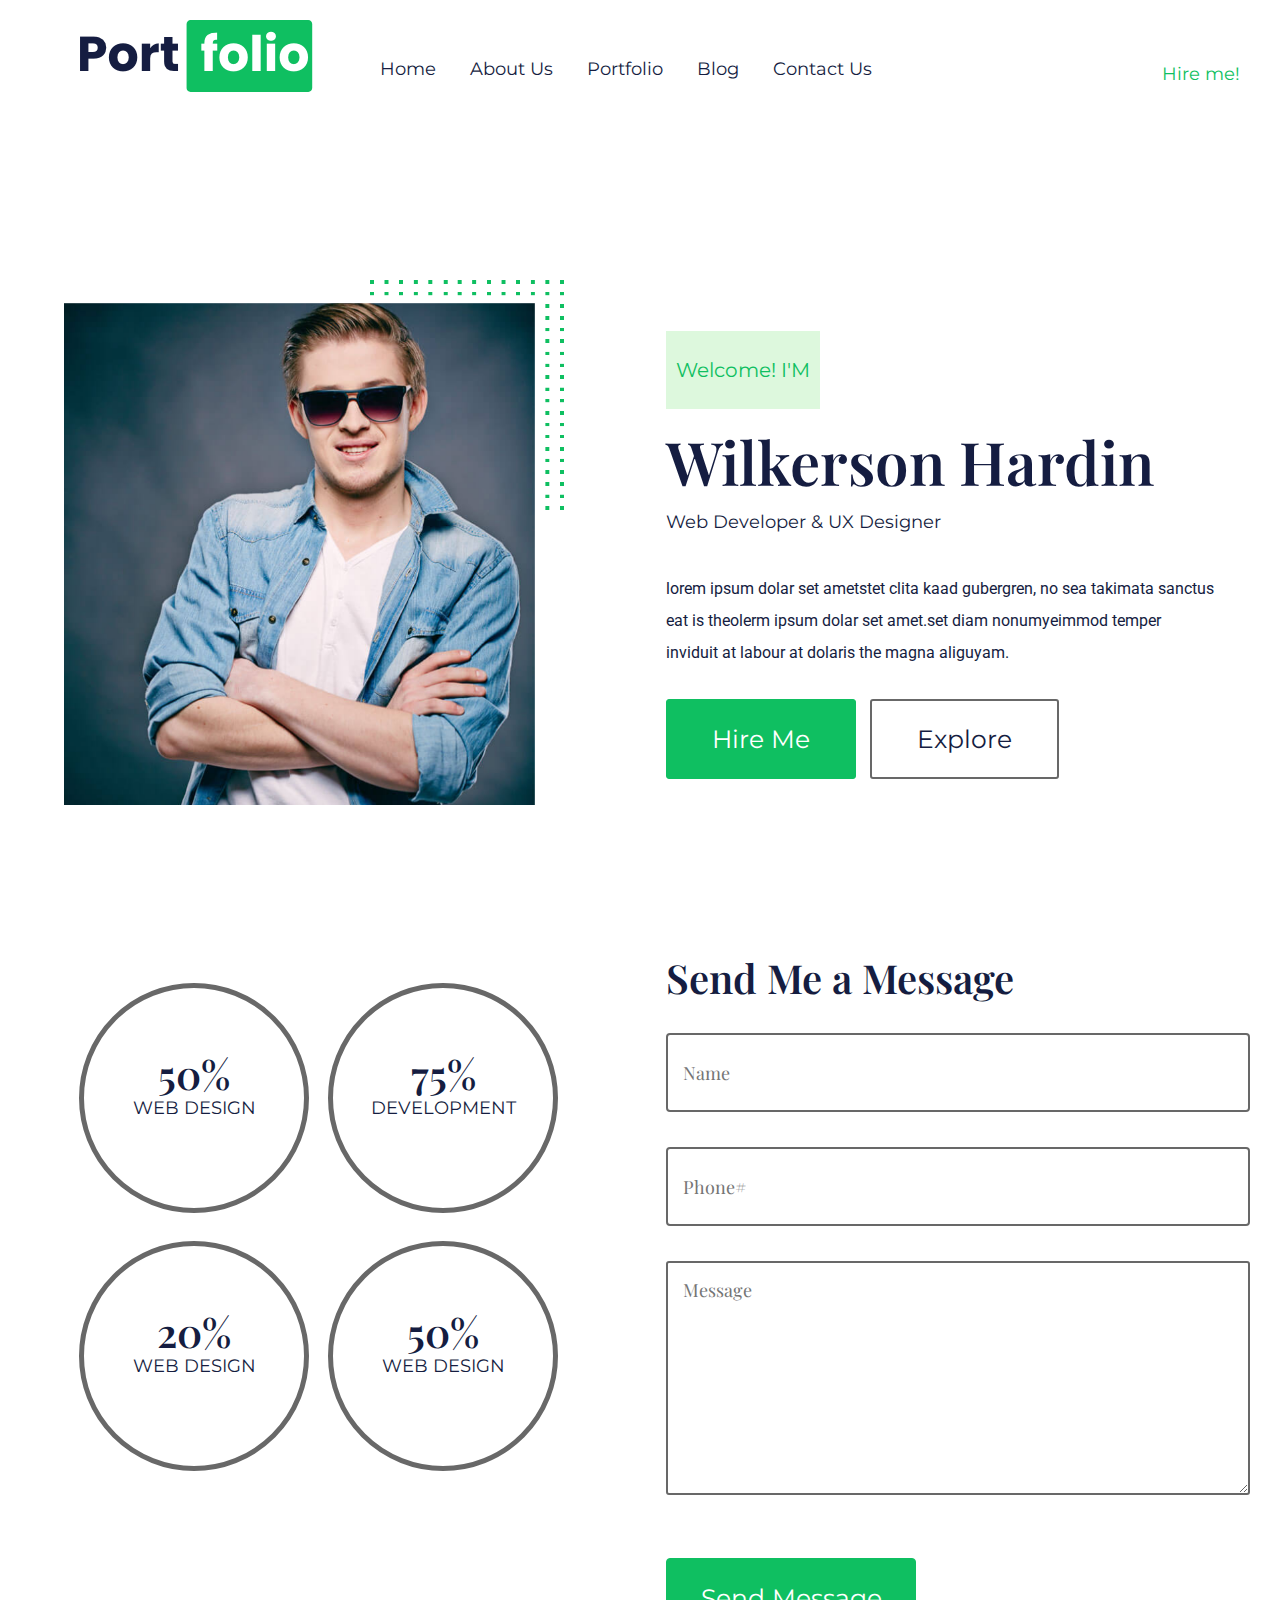
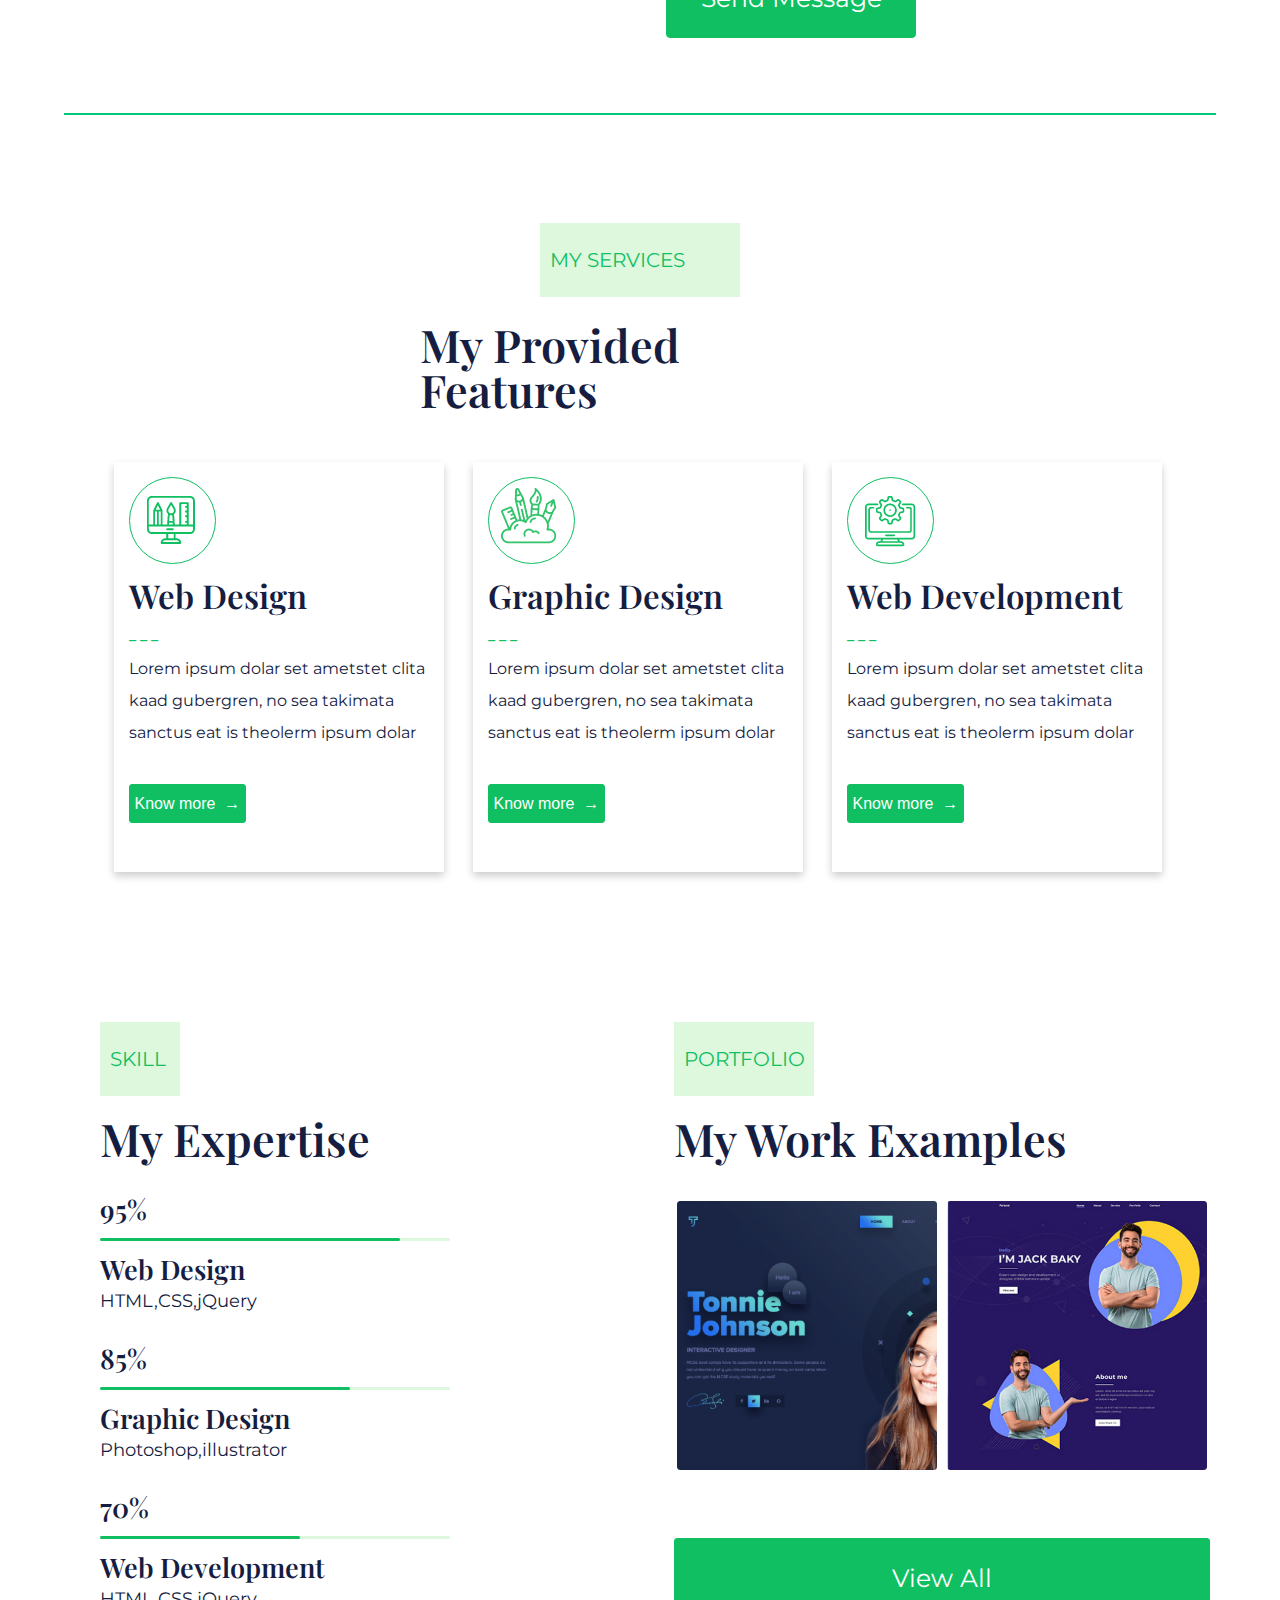
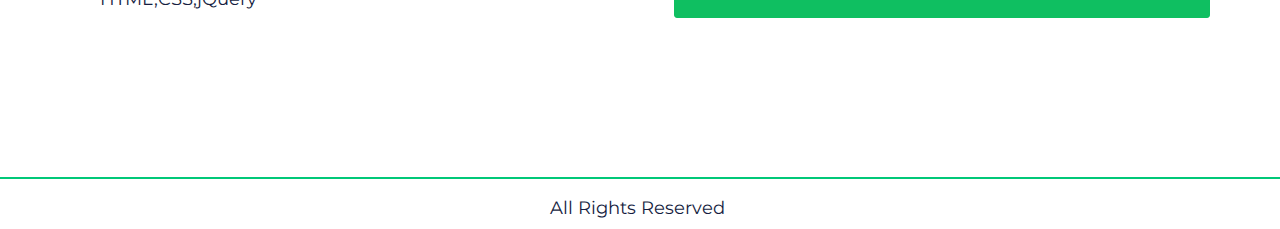
==== commit f788d081: "changes done" ====
--- a/index.html
+++ b/index.html
@@ -1,6 +1,8 @@
 <!DOCTYPE html>
 <html>
     <head>
+        <link rel="stylesheet" href="reset.css">
+
         <link rel="stylesheet" href="css/style.css">
     </head>
     <body>
@@ -22,14 +24,15 @@
                 </div>
             </header>
             <section class="sec-one">
+                <div class="s-one">
                 <div class="profile-img">
-                    <img src="images/image-1.png" alt="profile img" style="width:450px;">
+                    <img src="images/image-1.png" alt="profile img" width="500">
                 </div>
                 <div class="general-info">
                     <span class="general-label">Welcome! I'M</span>
-                    <p class="general-info-header">
-                        <strong>Wilkerson Hardin</strong><br><span style="font-size: 12px;color:#151D41;font-family: 'Montserrat', sans-serif;">Web Developer & UX Designer</span>
-                    </p>
+                    <h2 class="general-info-header">
+                        <strong>Wilkerson Hardin</strong><br><span class="sub-heading">Web Developer & UX Designer</span>
+                    </h2>
                     <p class="general-info-details">
                         lorem ipsum dolar set ametstet clita kaad gubergren,
                             no sea takimata sanctus eat is theolerm ipsum dolar
@@ -39,20 +42,22 @@
                     <button class="hireme-button">Hire Me</button>
                     <button class="explore-button">Explore</button>
                 </div>
+                </div>
             </section>
             <section class="sec-two">
+                <div class="s-two">
                 <div class="skills-perc">
                     <div class="circle">
-                        <div class="circle-txt"><b>50%</b><br><span style="font-size:12px;font-family: 'Montserrat', sans-serif;">WEB DESIGN</span></div>
+                        <div class="circle-txt"><b>50%</b><br><span class="sub-heading">WEB DESIGN</span></div>
                     </div>
                     <div class="circle">
-                        <div class="circle-txt"><b>75%</b><br><span style="font-size:12px;color:#151D41;font-family: 'Montserrat', sans-serif;">DEVELOPMENT</span></div>
+                        <div class="circle-txt"><b>75%</b><br><span class="sub-heading">DEVELOPMENT</span></div>
                     </div>
                     <div class="circle">
-                        <div class="circle-txt"><b>20%</b><br><span style="font-size:12px;font-family: 'Montserrat', sans-serif;">WEB DESIGN</span></div>
+                        <div class="circle-txt"><b>20%</b><br><span class="sub-heading">WEB DESIGN</span></div>
                     </div>
                     <div class="circle">
-                        <div class="circle-txt"><b>50%</b><br><span style="font-size:12px;font-family: 'Montserrat', sans-serif;">WEB DESIGN</span></div>
+                        <div class="circle-txt"><b>50%</b><br><span class="sub-heading">WEB DESIGN</span></div>
                     </div>
                 </div>
                 <div class="form">
@@ -65,23 +70,27 @@
                     </form>
                 </div>
                 <div class="horiz-line">
-                    <hr>
+                    <hr >
                 </div>
-            </section>
+                </div>
+                
+               
+               </section>
             <section class="sec-three">
+                <div class="s-three">
                 <div class="feature-cards">
                     <p class="feature-cards-label">
                         MY SERVICES
                     </p> 
-                    <p class="feature-cards-heading">
+                    <h2 class="feature-cards-heading">
                         <b>My Provided Features</b>
-                    </p>
+                    </h2>
                     <div class="cards-container">
                     <div class="card">
                         <div class="img-circle">
                        <img class="card-img1" src="images/web-design.png" alt="image of web-design"></div>
-                        <p><b>Web Design</b></p>
-                        <p class="card-underline"> _ _ _</p>
+                        <h2><b>Web Design</b></h2>
+                        <div class="card-underline"> _ _ _</div>
                         <div class="card-para">Lorem ipsum dolar set ametstet clita kaad gubergren,
                             no sea takimata sanctus eat is theolerm ipsum dolar</div>
                         <button class="card-button">Know more &nbsp</button>
@@ -90,8 +99,8 @@
                     <div class="card">
                         <div class="img-circle">
                         <img class="card-img2" src="images/graphics-design.png" alt="image of graphic design"></div>
-                        <p><b>Graphic Design</b></p>
-                        <p class="card-underline"> _ _ _</p>
+                        <h2><b>Graphic Design</b></h2>
+                        <div class="card-underline"> _ _ _</div>
                         <div class="card-para">Lorem ipsum dolar set ametstet clita kaad gubergren,
                             no sea takimata sanctus eat is theolerm ipsum dolar</div>
                         <button class="card-button">Know more &nbsp</button>
@@ -99,47 +108,52 @@
                     <div class="card">
                         <div class="img-circle">
                         <img class="card-img3" src="images/web-development.png" alt="image of web-development"></div>
-                        <p><b>Web Development</b></p>
-                        <p class="card-underline"> _ _ _</p>
+                        <h2><b>Web Development</b></h2>
+                        <div class="card-underline"> _ _ _</div>
                         <div  class="card-para">Lorem ipsum dolar set ametstet clita kaad gubergren,
                             no sea takimata sanctus eat is theolerm ipsum dolar</div>
                         <button class="card-button">Know more &nbsp</button>
                     </div>
                     </div>
                 </div>
-                
+                </div>
             </section>
             <section class="sec-four">
+                <div class="s-four">
                 <div class="expertise">
                     <p class="expertise-label">
                         SKILL<br>
                     </p> 
-                    <p class="expertise-heading">
+                    <h2 class="expertise-heading">
                         <b>My Expertise</b>
-                    </p>
-                    <div class="expertise-content">
+                    </h2>
                         <p class="perc-progressbar"><b>95%</b><br>
-                            <progress value="95" max="100"></progress>
+                                <div class="progress-bar">
+                                    <span class="progress-bar-value1"></span>
+                                </div>
                         </p>
                         <p class="technology-languages">
                             <b>Web Design</b><br>
-                            <span style="font-size:12px;font-family: 'Montserrat', sans-serif;">HTML,CSS,jQuery</span>
+                            <span class="sub-heading">HTML,CSS,jQuery</span>
                         </p>
                         <p class="perc-progressbar"><b>85%</b><br>
-                            <progress value="85" max="100"></progress>
+                            <div class="progress-bar">
+                                <span class="progress-bar-value2"></span>
+                            </div>
                         </p>
                         <p class="technology-languages">
                             <b>Graphic Design</b><br>
-                            <span style="font-size:12px;font-family: 'Montserrat', sans-serif;">Photoshop,illustrator</span>
+                            <span class="sub-heading">Photoshop,illustrator</span>
                         </p>
                         <p class="perc-progressbar"><b>70%</b><br>
-                            <progress value="90" max="100"></progress>
+                            <div class="progress-bar">
+                                <span class="progress-bar-value3"></span>
+                            </div>
                         </p>
                         <p class="technology-languages">
                             <b>Web Development</b><br>
-                            <span style="font-size:12px;font-family: 'Montserrat', sans-serif;">HTML,CSS,jQuery</span>
+                            <span class="sub-heading">HTML,CSS,jQuery</span>
                         </p>
-                    </div>
                 </div>
                 <div class="portfolio">
                     <p class="portfolio-label" >
@@ -158,12 +172,14 @@
                     </div>
                     <button class="portfolio-button">View All</button>
                 </div>
+                </div>
             </section>
             <footer class="footer-wrapper">
-                <div class="horiz-line">
+                <div class="footer-horiz-line">
                     <hr>
-                    <p class="footer-content">All Rights Reserved</p>
                 </div>
+                <p class="footer-content">All Rights Reserved</p>
+                
             </footer>
     </body>
 </html>--- a/css/style.css
+++ b/css/style.css
@@ -1,8 +1,8 @@
 
  
 @import url('https://fonts.googleapis.com/css?family=Playfair+Display&display=swap');
-@import url('https://fonts.googleapis.com/css?family=Playfair+Display|Roboto&display=swap');
-@import url('https://fonts.googleapis.com/css?family=Montserrat|Playfair+Display|Roboto&display=swap');
+@import url("https://fonts.googleapis.com/css?family=Roboto&display=swap");
+@import url("https://fonts.googleapis.com/css?family=Montserrat&display=swap");
 
 body{
     margin:0;
@@ -18,51 +18,57 @@
     z-index: 1;
     background-color:white;
 }
-.wrapper-one{
-    width:100%;
-    height:auto;
-}
 .wrapper-container{
     height:130px;
 }
 .header-img{
     float:left;
-    height:80px;
+    height:110px;
     padding-top: 20px;
     margin-left: 40px;
 }
 .header-nav{
-    margin-right:180px;
+   margin-right:auto;
     margin-left: auto;
-    width:450px;
-    float:right;
-    margin-top: 30px;
-    font-family: 'Roboto', sans-serif;
-
+    width:550px;
+     vertical-align: middle;
+    
+     height:130px;
 }
 .header-nav ul{
     list-style-type: none;
     margin:0;
     padding:0px;
+    height: 130px;
+    padding-top:60px;
 }
 .header-nav li{
     display:inline;
     padding:10px;
     margin:0px 5px;
+    vertical-align:middle;
 }
 .header-nav li a{
     text-decoration: none;
     color:#151D41;
-    font-size: 12px;
+    font-size: 18px;
     font-family:'Montserrat', sans-serif;
+    vertical-align: middle;
 }
 .header-para{
     float:right;
     color:#0FBF61;
-    padding:15px;
-    font-family: 'Montserrat', sans-serif;;
-    margin-right: 3%;
-    font-size: 15px;
+    /*padding:15px;*/
+    font-family: 'Montserrat', sans-serif;;
+    margin-right:40px;
+    font-size: 18px;
+    vertical-align:text-bottom;
+    height:60px;
+    padding-top: 65px;
+    
+}
+.header-para::after{
+    clear:both;
 }
 /*------------------------------------------------------------------------------------------------*/
 /*
@@ -74,61 +80,72 @@
 }
 /*-----------------------------------SECTION-1--------------------------------------------------------*/
 .sec-one{
-    padding-bottom:50px;
-    padding-left:100px;
     height:auto;
     margin-top: 130px;
-    background-color:white;
     overflow: auto;
     clear:both;
+ 
+    padding-top: 150px;
+    padding-bottom: 150px;
+}
+.s-one{
+    margin-top:280px;
+    height:auto;
+    margin:auto;
+    width:90%;
+   
+    overflow:auto;
 }
 .profile-img{
     float:left;
-    
 }
 .general-info{
     height:auto;
     float:right;
-    width:420px;
+    width:550px;
     /*transform:scale(0.7,0.7);*/
-   margin-right: 150px;
+   
     margin-top: 80px;
-
-
+}
+.sub-heading{
+    font-size: 18px;
+    color:#151D41;
+    font-family: 'Montserrat', sans-serif;
+    font-weight:normal;
 }
 .general-label {
     color: #0FBF61;
     background-color:rgb(221, 248, 221) ;
     padding-left: 10px;
     padding-right: 10px;
-    padding-top: 8px;
-    padding-bottom: 8px;
-    font-size: 12px;
+    padding-top: 27px;
+    padding-bottom: 27px;
+    font-size: 20px;
     font-family: 'Montserrat', sans-serif;;
 }
 .general-info-header{
    /* margin-left: 150px;*/
-    font-size: 35px;
+    font-size: 60px;
     color:#151D41;
     font-family: 'Playfair Display', serif;
     line-height: 70%;
-    margin-top: 45px;
-
+    margin-top: 60px;
+    font-weight:600;
 }
 .general-info-details{
     /*margin-left: 150px;*/
-    font-size: 10px;
+    font-size: 16px;
     color:black;
     font-family: 'Roboto', sans-serif;
     line-height: 200%;
-    width:90%;
-    margin-top:20px;
+    width:100%;
+    margin-top:30px;
     color:#151D41;
     
 }
 .hireme-button,.explore-button{
     height:50px;
-    font-size: 15px;
+    font-size: 25px;
     padding:0px 45px;
     border:1px solid #0FBF61;
     border-radius: 3px;
@@ -136,8 +153,9 @@
     text-decoration: none;
     color:white;
     font-family: 'Montserrat', sans-serif;;
-    margin-top: 20px;
+    margin-top: 30px;
     cursor: pointer;
+    height:80px;
 
 }
 .explore-button{
@@ -154,58 +172,62 @@
 .sec-two{
     height:auto;
     overflow: auto;
-    padding-left:80px;
-    clear:both;
-    padding-bottom: 50px;
-    padding-right: 50px;
+    clear:both;
+    padding-bottom: 100px;
+}
+.s-two{
+    height:auto;
+    margin:auto;
+    width:auto;
+    width:90%;
 }
 .circle {
-    height: 200px;
-    width: 200px;
+    height: 220px;
+    width: 220px;
     border:5px solid #686868;
     border-radius: 50%;
     position:relative;
     line-height: 150%;
     display:inline-block;
     margin-left: 15px;
-    margin-top: 15px;
+    margin-top: 25px;
 
 }
 .skills-perc
 {
-    width:480px;
+    width:600px;
     float: left;
-    overflow: auto;
-    margin-top: 120px;
 }
 .circle-txt{
     font-size: 40px;
     color:#151D41;
     text-align: center;
     position: absolute;
-    bottom:30%;
+    bottom:40%;
     width:100%;
     font-family: 'Playfair Display', serif;
-
+    font-weight:600;
 }
 .circle:hover{
     border-color:#00C878;
 }
 .form{
     float:right;
-    width:50%;
-    transform: scale(0.7,0.7);
-    margin-right:1%;
+    width:550px;
+    height:auto;
+    
+
 }
 .form-heading{
     font-size: 40px;
     font-family: 'Playfair Display', serif;
     color:#151D41;
+    font-weight:600;
 }
 input[type=text],input[type=tel]{
     height:45px ;
     font-size: 18px;
-    border-radius: 3px;
+    border-radius: 4px;
     margin-top: 35px;
     width:100%;   
     border:2px solid #686868; 
@@ -215,6 +237,9 @@
 }
 input[type=tel]{
     margin-top: 35px;
+}
+input,textarea::placeholder{
+    font-family: 'Playfair Display', serif;
 }
 
 textarea{
@@ -224,10 +249,11 @@
     padding:15px;
     color: #151D41;
     font-size: 18px;
+    width:100%
 }
 input[type=submit]
 {
-    height:70px;
+    height:80px;
     margin-top: 60px;
     border:1px solid #0FBF61;
     border-radius: 4px;
@@ -240,48 +266,69 @@
     font-size: 25px;
     font-family: 'Montserrat', sans-serif;;
     cursor: pointer;
-
-}
-.horiz-line hr{
+    margin-bottom: 75px;
+}
+.form::after{
+    clear: right;
+}
+ .horiz-line hr{
     clear:both;
     border:1px solid #00C878;
+   
+
 }
 /*-----------------------------SECTION-3-------------------------------------------------------------*/
 .sec-three{
     height:auto; 
-    width:100%;
    /* border:1px solid red;*/
     clear:both;
-    padding-bottom: 80px;
-    overflow: auto;
-    
-}
+    padding-bottom: 150px;
+    padding-left: 100px;
+    padding-right: 100px;
+}
+/*.s-three{
+    margin: auto;
+   
+}*/
 .feature-cards-label{
     color: #0FBF61;
     background-color:rgb(221, 248, 221) ;
-    padding:10px;
-    margin-left:42%;
+    padding-left:10px;
+    padding-right: 10px;
+    padding-top: 27px;
+    padding-bottom: 27px;
+    margin-left:auto;
     margin-right:auto;
-    /*border:1px solid greenyellow;*/
-    width:90px;
-    font-size:12px;
-    font-family: 'Montserrat', sans-serif;;
-
+    width:180px;
+    font-size:20px;
+    font-family: 'Montserrat', sans-serif;;
 }
 .feature-cards-heading{
-    font-size: 26px;
-    font-family: 'Playfair Display', serif;
-   /* border:1px solid grey;*/
-    width:320px;
+    font-size: 45px;
+    font-family: 'Playfair Display', serif;
+    width:440px;
     margin-left: auto;
     margin-right: auto;
     margin-top:25px;
     color:#151D41;
+    font-weight: 600;
 }
 .cards-container{
-    margin-top:55px;
-    margin-left: 15%;
-}
+    text-align: center;
+}
+.card{
+    width:300px;
+    height:380px;
+    margin-left:10px;
+    margin-right:15px;
+    display:inline-block;
+    background-color:white;
+    box-shadow: 0 4px 8px 0 rgba(0, 0, 0, 0.2);
+    text-align:left;
+  /* box-shadow: 15px 15px 15px black;*/
+    margin-top: 50px;
+    padding:15px;
+ }
 .img-circle{
     height: 85px;
     width: 85px;
@@ -306,41 +353,37 @@
     left:17px;
     top:18px;
 }
-.card{
-    width:220px;
-    height:auto;
-    margin-left:15px;
-    margin-right:15px;
-    display:inline-block;
-    background-color:white;
-    padding:25px;
-    box-shadow: 0 4px 8px 0 rgba(0, 0, 0, 0.2);
-  /* box-shadow: 15px 15px 15px black;*/
- }
-.card p{
-    font-family: 'Playfair Display', serif;
-    font-size: 20px;
+
+.card h2{
+    font-family: 'Playfair Display', serif;
+    font-size: 33px;
     width:100%;
     color:#151D41;
+    padding-top:15px;
+    font-weight: 600;
 }
 .card-underline{
     color: #0FBF61;
+    margin-top: 15px;
     
 }
 .card-para{
     font-family: 'Montserrat', sans-serif;;
-    font-size:10px;
+    font-size:16px;
     line-height:200% ;
     color:#151D41;
+    margin-top:10px
 }
 .card-button{
     background-color:#0FBF61 ;
     border:1px solid #0FBF61;
     color:white;
     padding:5px;
-    margin-top:25px;
+    margin-top:35px;
     border-radius: 3px;
     cursor: pointer;
+    font-size: 16px;
+    height:39px;
 }
 .card-button:after{
     content:'\2192';
@@ -377,42 +420,49 @@
 /*---------------------------------------SECTION-4----------------------------------------------*/
 .sec-four{
     height:auto;
-    padding-left:100px;
-    padding-bottom: 50px;
     clear:both;
     overflow: auto;
+    padding-bottom: 150px;
+    padding-left: 100px;
+    padding-right: 70px;
+}
     
-}
+
 .expertise{
-    overflow: auto;
-    height:auto;
-    margin-left:110px;
+    height:auto;
     float:left;
 }
-.expertise-label{
+
+.expertise-label,.portfolio-label{
     color:#0FBF61;
     background-color:rgb(221, 248, 221) ;
-    padding:10px;
-    padding-left: 15px;
-    padding-right: 15px;
+    padding-left:10px;
+    padding-right: 10px;
+    padding-top: 27px;
+    padding-bottom: 27px;
      /*border:1px solid greenyellow;*/
-    width:35px;
-    font-size:12px;
-    font-family: 'Montserrat', sans-serif;;
-}
-.expertise-heading{
-    font-size: 20px;
+    width:60px;
+    font-size:20px;
+    font-family: 'Montserrat', sans-serif;;
+}
+.expertise-heading,.portfolio-heading{
+    font-size: 45px;
     font-family: 'Playfair Display', serif;
    /* border:1px solid grey;*/
     width:350px;
     margin-top:20px;
     color:#151D41;
-}
-.expertise-content{
-    margin-top: 25px;
-    color:#151D41;
-}
-progress{
+    font-weight: 600;
+}
+
+.perc-progressbar{
+    font-family: 'Playfair Display', serif;
+    font-size: 27px;
+    color:#151D41;
+    margin-top: 35px;
+    font-weight: 600;
+}
+/*progress{
     width:250px;
     height:3px;
     background: crimson;
@@ -424,46 +474,51 @@
 
 progress::-webkit-progress-bar {
   background: rgb(221, 248, 221);
-}
+}*/
 /* progress[value]{
     background-color:rgb(76, 196, 126);
 } */
-
-.perc-progressbar{
-    font-family: 'Playfair Display', serif;
-    font-size: 30px;
-    margin-top: 35px;
-    color:#151D41;
-    line-height: 60%;
+.progress-bar{
+    height: 3px;
+    width:350px;
+    background-color: rgb(221, 248, 221) ;
+    border-radius: 3px;
+    position: relative;
+    margin-top: 15px;
+}
+.progress-bar-value1,.progress-bar-value2,.progress-bar-value3{
+    height: 3px;
+    width:300px;
+    background-color: #0FBF61 ;
+    border-radius: 3px;
+    position: absolute;
+}
+.progress-bar-value2{
+    width:250px;
+}
+.progress-bar-value3{
+    width:200px;
 }
 .technology-languages{
     font-family: 'Playfair Display', serif;
-    font-size: 18px;
-    color:#151D41;
-}
+    font-size: 27px;
+    color:#151D41;
+    margin-top: 15px;
+    font-weight: 600;
+}
+
 .portfolio{
-    float:left;
-    margin-left: 120px;
+    float:right;
     color:#151D41;
 }
 .portfolio-label{
-    color:#0FBF61;
-    background-color:rgb(221, 248, 221) ;
-    padding:10px;
-     /*border:1px solid greenyellow;*/
-    width:80px;
-    font-size:12px;
-    font-family: 'Montserrat', sans-serif;;
-    padding-left: 15px;
-    padding-right: 15px;;
+    width:120px;
 }
 .portfolio-heading{
-    font-size: 20px;
-    font-family: 'Playfair Display', serif;
-   /* border:1px solid grey;*/
-    width:350px;
-    margin-top:20px;
-    color:#151D41;
+   width:400px;
+}
+.img-cards-container{
+    margin-top: 40px;
 }
 .img-card{
     width:260px;
@@ -471,11 +526,9 @@
     margin-left:3px;
     margin-right:3px;
     display:inline-block;
-    margin-top: 30px;
-   
 }
 .portfolio-button{
-    height:50px;
+    height:80px;
     background-color:#0FBF61 ;
     border:1px solid #0FBF61;
     color:white;
@@ -483,19 +536,25 @@
     margin-top:65px;
     width:100%;
     font-family: 'Montserrat', sans-serif;;
-    font-size: 18px;
+    font-size: 25px;
     border-radius: 3px;
     cursor: pointer;
 }
 /*-------------------------------FOOTER---------------------------------------------------------------*/
 .footer-wrapper{
-    padding:30px;
-    font-size:12px;
+    font-size:18px;
     font-family: 'Montserrat', sans-serif;
     color:#151D41;
     clear:both;
 }
+.footer-horiz-line hr{
+    clear:both;
+    border:1px solid #00C878;
+}
 .footer-content{
-    margin-left:50%;
-}
-
+    margin:auto;
+    width:180px;
+    /*border: 1px solid blue;*/
+    margin-top: 20px;
+}
+
